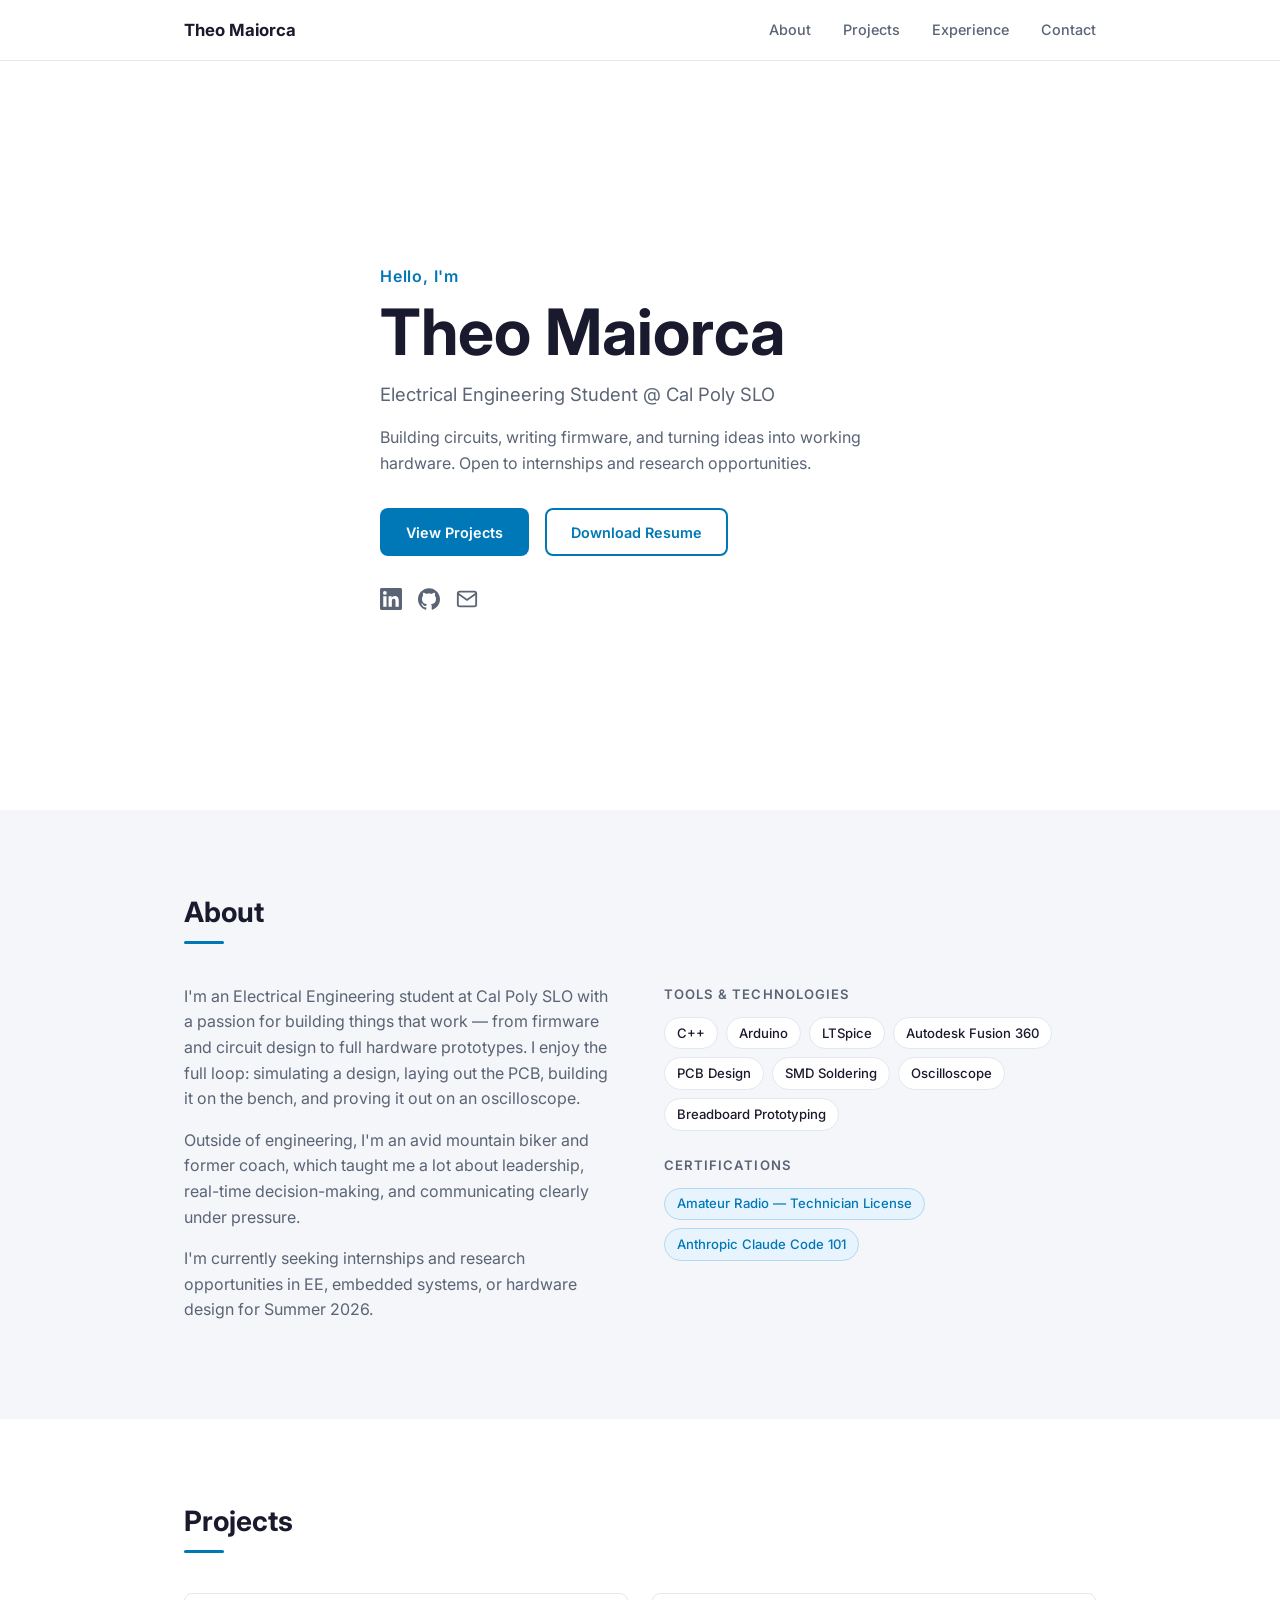
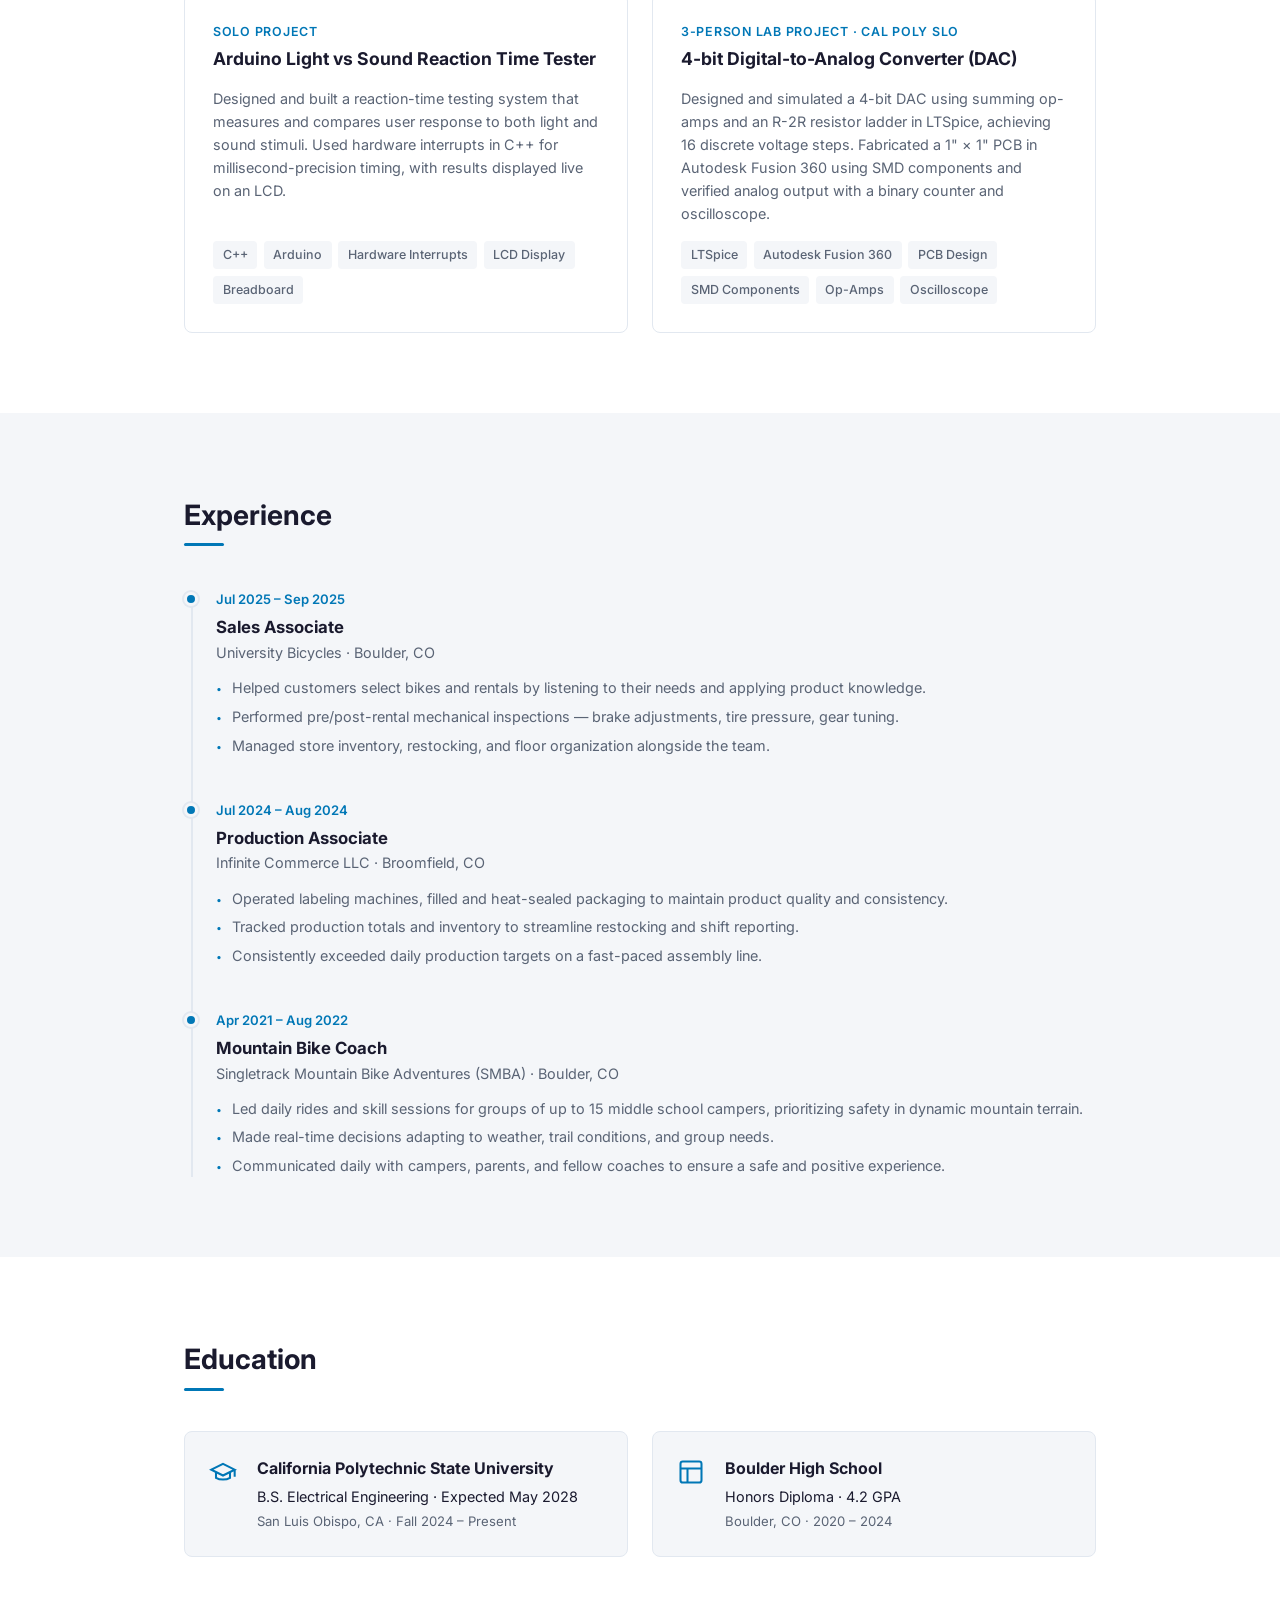
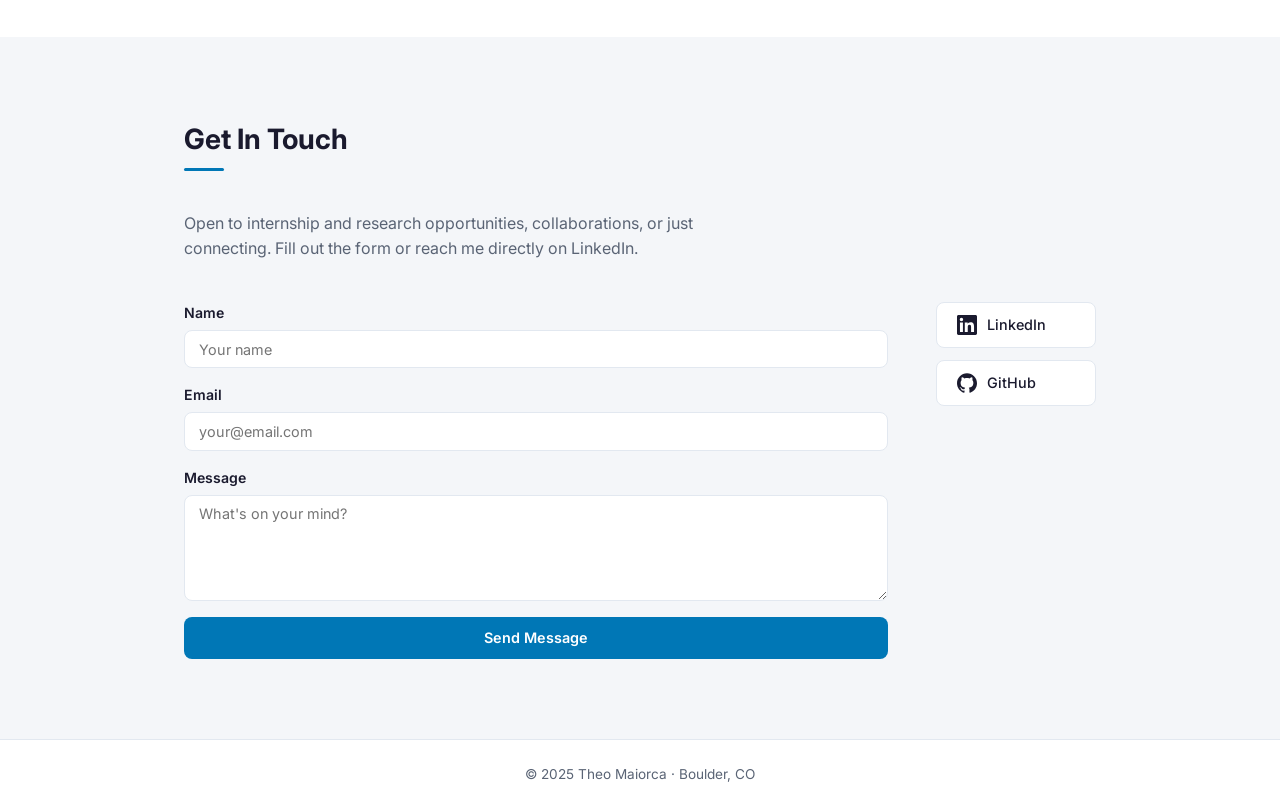
==== index.html @ 2b4e4ea2 "Initial portfolio site" ====
<!DOCTYPE html>
<html lang="en">
<head>
  <meta charset="UTF-8">
  <meta name="viewport" content="width=device-width, initial-scale=1.0">
  <title>Theo Maiorca — Electrical Engineering</title>
  <meta name="description" content="Theo Maiorca — Electrical Engineering student at Cal Poly SLO. Projects, experience, and contact.">
  <link rel="preconnect" href="https://fonts.googleapis.com">
  <link rel="preconnect" href="https://fonts.gstatic.com" crossorigin>
  <link href="https://fonts.googleapis.com/css2?family=Inter:wght@400;500;600;700&display=swap" rel="stylesheet">
  <link rel="stylesheet" href="style.css">
</head>
<body>

  <!-- NAV -->
  <nav class="nav" id="nav">
    <div class="nav-inner">
      <a class="nav-brand" href="#hero">Theo Maiorca</a>
      <button class="nav-toggle" id="navToggle" aria-label="Toggle navigation">
        <span></span><span></span><span></span>
      </button>
      <ul class="nav-links" id="navLinks">
        <li><a href="#about">About</a></li>
        <li><a href="#projects">Projects</a></li>
        <li><a href="#experience">Experience</a></li>
        <li><a href="#contact">Contact</a></li>
      </ul>
    </div>
  </nav>

  <!-- HERO -->
  <section class="hero" id="hero">
    <div class="container">
      <p class="hero-eyebrow">Hello, I'm</p>
      <h1 class="hero-name">Theo Maiorca</h1>
      <p class="hero-title">Electrical Engineering Student @ Cal Poly SLO</p>
      <p class="hero-bio">Building circuits, writing firmware, and turning ideas into working hardware. Open to internships and research opportunities.</p>
      <div class="hero-actions">
        <a class="btn btn-primary" href="#projects">View Projects</a>
        <a class="btn btn-outline" href="assets/resume.pdf" target="_blank" rel="noopener">Download Resume</a>
      </div>
      <div class="hero-social">
        <a href="https://www.linkedin.com/in/theomaiorca" target="_blank" rel="noopener" aria-label="LinkedIn">
          <svg viewBox="0 0 24 24" fill="currentColor" width="22" height="22"><path d="M20.447 20.452h-3.554v-5.569c0-1.328-.027-3.037-1.852-3.037-1.853 0-2.136 1.445-2.136 2.939v5.667H9.351V9h3.414v1.561h.046c.477-.9 1.637-1.85 3.37-1.85 3.601 0 4.267 2.37 4.267 5.455v6.286zM5.337 7.433a2.062 2.062 0 0 1-2.063-2.065 2.064 2.064 0 1 1 2.063 2.065zm1.782 13.019H3.555V9h3.564v11.452zM22.225 0H1.771C.792 0 0 .774 0 1.729v20.542C0 23.227.792 24 1.771 24h20.451C23.2 24 24 23.227 24 22.271V1.729C24 .774 23.2 0 22.222 0h.003z"/></svg>
        </a>
        <a href="https://github.com/YOUR_GITHUB_USERNAME" target="_blank" rel="noopener" aria-label="GitHub">
          <svg viewBox="0 0 24 24" fill="currentColor" width="22" height="22"><path d="M12 .297c-6.63 0-12 5.373-12 12 0 5.303 3.438 9.8 8.205 11.385.6.113.82-.258.82-.577 0-.285-.01-1.04-.015-2.04-3.338.724-4.042-1.61-4.042-1.61C4.422 18.07 3.633 17.7 3.633 17.7c-1.087-.744.084-.729.084-.729 1.205.084 1.838 1.236 1.838 1.236 1.07 1.835 2.809 1.305 3.495.998.108-.776.417-1.305.76-1.605-2.665-.3-5.466-1.332-5.466-5.93 0-1.31.465-2.38 1.235-3.22-.135-.303-.54-1.523.105-3.176 0 0 1.005-.322 3.3 1.23.96-.267 1.98-.399 3-.405 1.02.006 2.04.138 3 .405 2.28-1.552 3.285-1.23 3.285-1.23.645 1.653.24 2.873.12 3.176.765.84 1.23 1.91 1.23 3.22 0 4.61-2.805 5.625-5.475 5.92.42.36.81 1.096.81 2.22 0 1.606-.015 2.896-.015 3.286 0 .315.21.69.825.57C20.565 22.092 24 17.592 24 12.297c0-6.627-5.373-12-12-12"/></svg>
        </a>
        <a href="mailto:theo@maiorca.com" aria-label="Email">
          <svg viewBox="0 0 24 24" fill="none" stroke="currentColor" stroke-width="2" width="22" height="22"><path d="M4 4h16c1.1 0 2 .9 2 2v12c0 1.1-.9 2-2 2H4c-1.1 0-2-.9-2-2V6c0-1.1.9-2 2-2z"/><polyline points="22,6 12,13 2,6"/></svg>
        </a>
      </div>
    </div>
  </section>

  <!-- ABOUT -->
  <section class="section section-alt" id="about">
    <div class="container">
      <h2 class="section-title">About</h2>
      <div class="about-grid">
        <div class="about-text">
          <p>I'm an Electrical Engineering student at Cal Poly SLO with a passion for building things that work — from firmware and circuit design to full hardware prototypes. I enjoy the full loop: simulating a design, laying out the PCB, building it on the bench, and proving it out on an oscilloscope.</p>
          <p>Outside of engineering, I'm an avid mountain biker and former coach, which taught me a lot about leadership, real-time decision-making, and communicating clearly under pressure.</p>
          <p>I'm currently seeking internships and research opportunities in EE, embedded systems, or hardware design for Summer 2026.</p>
        </div>
        <div class="about-skills">
          <h3 class="skills-label">Tools &amp; Technologies</h3>
          <div class="chips">
            <span class="chip">C++</span>
            <span class="chip">Arduino</span>
            <span class="chip">LTSpice</span>
            <span class="chip">Autodesk Fusion 360</span>
            <span class="chip">PCB Design</span>
            <span class="chip">SMD Soldering</span>
            <span class="chip">Oscilloscope</span>
            <span class="chip">Breadboard Prototyping</span>
          </div>
          <h3 class="skills-label skills-label--top">Certifications</h3>
          <div class="chips">
            <span class="chip chip-cert">Amateur Radio — Technician License</span>
            <span class="chip chip-cert">Anthropic Claude Code 101</span>
          </div>
        </div>
      </div>
    </div>
  </section>

  <!-- PROJECTS -->
  <section class="section" id="projects">
    <div class="container">
      <h2 class="section-title">Projects</h2>
      <div class="projects-grid">

        <div class="card">
          <div class="card-header">
            <span class="card-type">Solo Project</span>
            <h3 class="card-title">Arduino Light vs Sound Reaction Time Tester</h3>
          </div>
          <p class="card-desc">Designed and built a reaction-time testing system that measures and compares user response to both light and sound stimuli. Used hardware interrupts in C++ for millisecond-precision timing, with results displayed live on an LCD.</p>
          <div class="card-tags">
            <span class="tag">C++</span>
            <span class="tag">Arduino</span>
            <span class="tag">Hardware Interrupts</span>
            <span class="tag">LCD Display</span>
            <span class="tag">Breadboard</span>
          </div>
          <!-- Uncomment once you have a GitHub repo for this project:
          <a class="card-link" href="https://github.com/YOUR_GITHUB_USERNAME/arduino-reaction-tester" target="_blank" rel="noopener">View on GitHub →</a>
          -->
        </div>

        <div class="card">
          <div class="card-header">
            <span class="card-type">3-Person Lab Project · Cal Poly SLO</span>
            <h3 class="card-title">4-bit Digital-to-Analog Converter (DAC)</h3>
          </div>
          <p class="card-desc">Designed and simulated a 4-bit DAC using summing op-amps and an R-2R resistor ladder in LTSpice, achieving 16 discrete voltage steps. Fabricated a 1" × 1" PCB in Autodesk Fusion 360 using SMD components and verified analog output with a binary counter and oscilloscope.</p>
          <div class="card-tags">
            <span class="tag">LTSpice</span>
            <span class="tag">Autodesk Fusion 360</span>
            <span class="tag">PCB Design</span>
            <span class="tag">SMD Components</span>
            <span class="tag">Op-Amps</span>
            <span class="tag">Oscilloscope</span>
          </div>
          <!-- Uncomment once you have a GitHub repo for this project:
          <a class="card-link" href="https://github.com/YOUR_GITHUB_USERNAME/dac-project" target="_blank" rel="noopener">View on GitHub →</a>
          -->
        </div>

      </div>
    </div>
  </section>

  <!-- EXPERIENCE -->
  <section class="section section-alt" id="experience">
    <div class="container">
      <h2 class="section-title">Experience</h2>
      <div class="timeline">

        <div class="timeline-item">
          <div class="timeline-dot"></div>
          <div class="timeline-content">
            <span class="timeline-date">Jul 2025 – Sep 2025</span>
            <h3 class="timeline-role">Sales Associate</h3>
            <p class="timeline-company">University Bicycles · Boulder, CO</p>
            <ul>
              <li>Helped customers select bikes and rentals by listening to their needs and applying product knowledge.</li>
              <li>Performed pre/post-rental mechanical inspections — brake adjustments, tire pressure, gear tuning.</li>
              <li>Managed store inventory, restocking, and floor organization alongside the team.</li>
            </ul>
          </div>
        </div>

        <div class="timeline-item">
          <div class="timeline-dot"></div>
          <div class="timeline-content">
            <span class="timeline-date">Jul 2024 – Aug 2024</span>
            <h3 class="timeline-role">Production Associate</h3>
            <p class="timeline-company">Infinite Commerce LLC · Broomfield, CO</p>
            <ul>
              <li>Operated labeling machines, filled and heat-sealed packaging to maintain product quality and consistency.</li>
              <li>Tracked production totals and inventory to streamline restocking and shift reporting.</li>
              <li>Consistently exceeded daily production targets on a fast-paced assembly line.</li>
            </ul>
          </div>
        </div>

        <div class="timeline-item">
          <div class="timeline-dot"></div>
          <div class="timeline-content">
            <span class="timeline-date">Apr 2021 – Aug 2022</span>
            <h3 class="timeline-role">Mountain Bike Coach</h3>
            <p class="timeline-company">Singletrack Mountain Bike Adventures (SMBA) · Boulder, CO</p>
            <ul>
              <li>Led daily rides and skill sessions for groups of up to 15 middle school campers, prioritizing safety in dynamic mountain terrain.</li>
              <li>Made real-time decisions adapting to weather, trail conditions, and group needs.</li>
              <li>Communicated daily with campers, parents, and fellow coaches to ensure a safe and positive experience.</li>
            </ul>
          </div>
        </div>

      </div>
    </div>
  </section>

  <!-- EDUCATION -->
  <section class="section" id="education">
    <div class="container">
      <h2 class="section-title">Education</h2>
      <div class="edu-grid">
        <div class="edu-card">
          <div class="edu-icon-wrap">
            <svg viewBox="0 0 24 24" fill="none" stroke="currentColor" stroke-width="1.75" width="28" height="28"><path d="M22 10v6M2 10l10-5 10 5-10 5-10-5z"/><path d="M6 12v5c3.333 2 8.667 2 12 0v-5"/></svg>
          </div>
          <div>
            <h3>California Polytechnic State University</h3>
            <p class="edu-detail">B.S. Electrical Engineering · Expected May 2028</p>
            <p class="edu-sub">San Luis Obispo, CA · Fall 2024 – Present</p>
          </div>
        </div>
        <div class="edu-card">
          <div class="edu-icon-wrap">
            <svg viewBox="0 0 24 24" fill="none" stroke="currentColor" stroke-width="1.75" width="28" height="28"><rect x="3" y="3" width="18" height="18" rx="2"/><path d="M3 9h18M9 21V9"/></svg>
          </div>
          <div>
            <h3>Boulder High School</h3>
            <p class="edu-detail">Honors Diploma · 4.2 GPA</p>
            <p class="edu-sub">Boulder, CO · 2020 – 2024</p>
          </div>
        </div>
      </div>
    </div>
  </section>

  <!-- CONTACT -->
  <section class="section section-alt" id="contact">
    <div class="container">
      <h2 class="section-title">Get In Touch</h2>
      <p class="contact-sub">Open to internship and research opportunities, collaborations, or just connecting. Fill out the form or reach me directly on LinkedIn.</p>
      <div class="contact-grid">
        <!--
          SETUP REQUIRED: Sign up at formspree.io, create a new form pointed at theo@maiorca.com,
          and replace YOUR_FORM_ID below with your actual form ID (looks like: xpzgkwrb).
        -->
        <form class="contact-form" action="https://formspree.io/f/YOUR_FORM_ID" method="POST">
          <label>
            Name
            <input type="text" name="name" required placeholder="Your name">
          </label>
          <label>
            Email
            <input type="email" name="email" required placeholder="your@email.com">
          </label>
          <label>
            Message
            <textarea name="message" rows="5" required placeholder="What's on your mind?"></textarea>
          </label>
          <button type="submit" class="btn btn-primary btn-full">Send Message</button>
        </form>
        <div class="contact-links">
          <a class="contact-link-btn" href="https://www.linkedin.com/in/theomaiorca" target="_blank" rel="noopener">
            <svg viewBox="0 0 24 24" fill="currentColor" width="20" height="20"><path d="M20.447 20.452h-3.554v-5.569c0-1.328-.027-3.037-1.852-3.037-1.853 0-2.136 1.445-2.136 2.939v5.667H9.351V9h3.414v1.561h.046c.477-.9 1.637-1.85 3.37-1.85 3.601 0 4.267 2.37 4.267 5.455v6.286zM5.337 7.433a2.062 2.062 0 0 1-2.063-2.065 2.064 2.064 0 1 1 2.063 2.065zm1.782 13.019H3.555V9h3.564v11.452zM22.225 0H1.771C.792 0 0 .774 0 1.729v20.542C0 23.227.792 24 1.771 24h20.451C23.2 24 24 23.227 24 22.271V1.729C24 .774 23.2 0 22.222 0h.003z"/></svg>
            LinkedIn
          </a>
          <a class="contact-link-btn" href="https://github.com/YOUR_GITHUB_USERNAME" target="_blank" rel="noopener">
            <svg viewBox="0 0 24 24" fill="currentColor" width="20" height="20"><path d="M12 .297c-6.63 0-12 5.373-12 12 0 5.303 3.438 9.8 8.205 11.385.6.113.82-.258.82-.577 0-.285-.01-1.04-.015-2.04-3.338.724-4.042-1.61-4.042-1.61C4.422 18.07 3.633 17.7 3.633 17.7c-1.087-.744.084-.729.084-.729 1.205.084 1.838 1.236 1.838 1.236 1.07 1.835 2.809 1.305 3.495.998.108-.776.417-1.305.76-1.605-2.665-.3-5.466-1.332-5.466-5.93 0-1.31.465-2.38 1.235-3.22-.135-.303-.54-1.523.105-3.176 0 0 1.005-.322 3.3 1.23.96-.267 1.98-.399 3-.405 1.02.006 2.04.138 3 .405 2.28-1.552 3.285-1.23 3.285-1.23.645 1.653.24 2.873.12 3.176.765.84 1.23 1.91 1.23 3.22 0 4.61-2.805 5.625-5.475 5.92.42.36.81 1.096.81 2.22 0 1.606-.015 2.896-.015 3.286 0 .315.21.69.825.57C20.565 22.092 24 17.592 24 12.297c0-6.627-5.373-12-12-12"/></svg>
            GitHub
          </a>
        </div>
      </div>
    </div>
  </section>

  <!-- FOOTER -->
  <footer class="footer">
    <div class="container">
      <p>&copy; 2025 Theo Maiorca &middot; Boulder, CO</p>
    </div>
  </footer>

  <script src="script.js"></script>
</body>
</html>
---- style.css ----
/* ─── Reset & Base ─── */
*, *::before, *::after { box-sizing: border-box; margin: 0; padding: 0; }

:root {
  --bg: #ffffff;
  --surface: #f4f6f9;
  --text: #1a1a2e;
  --text-muted: #5a6475;
  --accent: #0077b6;
  --accent-hover: #005f8e;
  --border: #e2e8f0;
  --font: 'Inter', system-ui, sans-serif;
  --radius: 8px;
  --max-w: 960px;
}

html { scroll-behavior: smooth; }

body {
  font-family: var(--font);
  background: var(--bg);
  color: var(--text);
  line-height: 1.6;
  font-size: 16px;
}

/* ─── Nav ─── */
.nav {
  position: fixed;
  top: 0; left: 0; right: 0;
  background: rgba(255, 255, 255, 0.95);
  backdrop-filter: blur(8px);
  border-bottom: 1px solid var(--border);
  z-index: 100;
  transition: box-shadow 0.2s;
}

.nav-inner {
  max-width: var(--max-w);
  margin: 0 auto;
  padding: 0 1.5rem;
  height: 60px;
  display: flex;
  align-items: center;
  justify-content: space-between;
}

.nav-brand {
  font-weight: 700;
  font-size: 1.05rem;
  color: var(--text);
  text-decoration: none;
}

.nav-links {
  list-style: none;
  display: flex;
  gap: 2rem;
}

.nav-links a {
  color: var(--text-muted);
  text-decoration: none;
  font-size: 0.9rem;
  font-weight: 500;
  transition: color 0.2s;
}

.nav-links a:hover { color: var(--accent); }

.nav-toggle {
  display: none;
  flex-direction: column;
  gap: 5px;
  background: none;
  border: none;
  cursor: pointer;
  padding: 4px;
}

.nav-toggle span {
  display: block;
  width: 22px;
  height: 2px;
  background: var(--text);
  border-radius: 2px;
  transition: all 0.25s;
}

/* ─── Container ─── */
.container {
  max-width: var(--max-w);
  margin: 0 auto;
  padding: 0 1.5rem;
}

/* ─── Sections ─── */
.section { padding: 5rem 0; }
.section-alt { background: var(--surface); }

.section-title {
  font-size: 1.75rem;
  font-weight: 700;
  margin-bottom: 2.5rem;
  display: inline-block;
}

.section-title::after {
  content: '';
  display: block;
  width: 40px;
  height: 3px;
  background: var(--accent);
  margin-top: 6px;
  border-radius: 2px;
}

/* ─── Buttons ─── */
.btn {
  display: inline-flex;
  align-items: center;
  padding: 0.65rem 1.5rem;
  border-radius: var(--radius);
  font-weight: 600;
  font-size: 0.9rem;
  text-decoration: none;
  transition: background 0.2s, color 0.2s, border-color 0.2s;
  cursor: pointer;
  border: 2px solid transparent;
  font-family: var(--font);
}

.btn-primary { background: var(--accent); color: #fff; }
.btn-primary:hover { background: var(--accent-hover); }

.btn-outline {
  background: transparent;
  color: var(--accent);
  border-color: var(--accent);
}

.btn-outline:hover { background: var(--accent); color: #fff; }
.btn-full { width: 100%; justify-content: center; }

/* ─── Hero ─── */
.hero {
  padding: 9rem 0 5rem;
  min-height: 90vh;
  display: flex;
  align-items: center;
}

.hero-eyebrow {
  color: var(--accent);
  font-weight: 600;
  font-size: 1rem;
  margin-bottom: 0.5rem;
  letter-spacing: 0.05em;
}

.hero-name {
  font-size: clamp(2.5rem, 6vw, 4rem);
  font-weight: 700;
  line-height: 1.1;
  margin-bottom: 0.75rem;
}

.hero-title {
  font-size: 1.15rem;
  color: var(--text-muted);
  margin-bottom: 1rem;
}

.hero-bio {
  max-width: 520px;
  color: var(--text-muted);
  margin-bottom: 2rem;
  font-size: 1rem;
}

.hero-actions {
  display: flex;
  gap: 1rem;
  flex-wrap: wrap;
  margin-bottom: 2rem;
}

.hero-social { display: flex; gap: 1rem; }

.hero-social a {
  color: var(--text-muted);
  transition: color 0.2s;
  display: flex;
  align-items: center;
}

.hero-social a:hover { color: var(--accent); }

/* ─── About ─── */
.about-grid {
  display: grid;
  grid-template-columns: 1fr 1fr;
  gap: 3rem;
  align-items: start;
}

.about-text p {
  color: var(--text-muted);
  margin-bottom: 1rem;
}

.skills-label {
  font-size: 0.82rem;
  font-weight: 600;
  text-transform: uppercase;
  letter-spacing: 0.08em;
  color: var(--text-muted);
  margin-bottom: 0.75rem;
}

.skills-label--top { margin-top: 1.5rem; }

.chips { display: flex; flex-wrap: wrap; gap: 0.5rem; }

.chip {
  background: var(--bg);
  border: 1px solid var(--border);
  color: var(--text);
  padding: 0.3rem 0.75rem;
  border-radius: 999px;
  font-size: 0.82rem;
  font-weight: 500;
}

.chip-cert {
  background: #e8f4fd;
  border-color: #b3d8f0;
  color: var(--accent);
}

/* ─── Projects ─── */
.projects-grid {
  display: grid;
  grid-template-columns: 1fr 1fr;
  gap: 1.5rem;
}

.card {
  background: var(--bg);
  border: 1px solid var(--border);
  border-radius: var(--radius);
  padding: 1.75rem;
  display: flex;
  flex-direction: column;
  gap: 1rem;
  transition: box-shadow 0.2s, transform 0.2s;
}

.card:hover {
  box-shadow: 0 4px 20px rgba(0, 0, 0, 0.08);
  transform: translateY(-2px);
}

.card-header { display: flex; flex-direction: column; gap: 0.4rem; }

.card-type {
  font-size: 0.78rem;
  font-weight: 600;
  text-transform: uppercase;
  letter-spacing: 0.06em;
  color: var(--accent);
}

.card-title {
  font-size: 1.1rem;
  font-weight: 700;
  line-height: 1.3;
}

.card-desc {
  color: var(--text-muted);
  font-size: 0.9rem;
  flex: 1;
}

.card-tags { display: flex; flex-wrap: wrap; gap: 0.4rem; }

.tag {
  background: var(--surface);
  color: var(--text-muted);
  font-size: 0.78rem;
  padding: 0.25rem 0.6rem;
  border-radius: 4px;
  font-weight: 500;
}

.card-link {
  color: var(--accent);
  font-size: 0.88rem;
  font-weight: 600;
  text-decoration: none;
}

.card-link:hover { text-decoration: underline; }

/* ─── Timeline ─── */
.timeline {
  position: relative;
  padding-left: 2rem;
}

.timeline::before {
  content: '';
  position: absolute;
  left: 7px;
  top: 8px;
  bottom: 0;
  width: 2px;
  background: var(--border);
}

.timeline-item {
  position: relative;
  padding-bottom: 2.5rem;
}

.timeline-item:last-child { padding-bottom: 0; }

.timeline-dot {
  position: absolute;
  left: -2rem;
  top: 6px;
  width: 14px;
  height: 14px;
  background: var(--accent);
  border: 3px solid var(--surface);
  border-radius: 50%;
  box-shadow: 0 0 0 2px var(--border);
}

.timeline-date {
  display: inline-block;
  font-size: 0.82rem;
  color: var(--accent);
  font-weight: 600;
  margin-bottom: 0.25rem;
}

.timeline-role {
  font-size: 1.05rem;
  font-weight: 700;
}

.timeline-company {
  color: var(--text-muted);
  font-size: 0.9rem;
  margin-bottom: 0.75rem;
}

.timeline-content ul {
  list-style: none;
  display: flex;
  flex-direction: column;
  gap: 0.35rem;
}

.timeline-content li {
  color: var(--text-muted);
  font-size: 0.9rem;
  padding-left: 1rem;
  position: relative;
}

.timeline-content li::before {
  content: '\00B7';
  position: absolute;
  left: 0;
  color: var(--accent);
  font-weight: 700;
  font-size: 1.2rem;
  line-height: 1.4;
}

/* ─── Education ─── */
.edu-grid {
  display: grid;
  grid-template-columns: 1fr 1fr;
  gap: 1.5rem;
}

.edu-card {
  background: var(--surface);
  border: 1px solid var(--border);
  border-radius: var(--radius);
  padding: 1.5rem;
  display: flex;
  gap: 1.25rem;
  align-items: flex-start;
}

.edu-icon-wrap {
  flex-shrink: 0;
  color: var(--accent);
  margin-top: 2px;
}

.edu-card h3 { font-size: 1rem; font-weight: 700; margin-bottom: 0.25rem; }
.edu-detail { color: var(--text); font-size: 0.9rem; }
.edu-sub { color: var(--text-muted); font-size: 0.82rem; margin-top: 0.15rem; }

/* ─── Contact ─── */
.contact-sub {
  color: var(--text-muted);
  max-width: 540px;
  margin-bottom: 2.5rem;
}

.contact-grid {
  display: grid;
  grid-template-columns: 1fr auto;
  gap: 3rem;
  align-items: start;
}

.contact-form {
  display: flex;
  flex-direction: column;
  gap: 1rem;
}

.contact-form label {
  display: flex;
  flex-direction: column;
  gap: 0.35rem;
  font-size: 0.88rem;
  font-weight: 600;
  color: var(--text);
}

.contact-form input,
.contact-form textarea {
  padding: 0.6rem 0.85rem;
  border: 1px solid var(--border);
  border-radius: var(--radius);
  font-family: var(--font);
  font-size: 0.9rem;
  color: var(--text);
  background: var(--bg);
  transition: border-color 0.2s;
  resize: vertical;
}

.contact-form input:focus,
.contact-form textarea:focus {
  outline: none;
  border-color: var(--accent);
  box-shadow: 0 0 0 3px rgba(0, 119, 182, 0.12);
}

.contact-links {
  display: flex;
  flex-direction: column;
  gap: 0.75rem;
  min-width: 160px;
}

.contact-link-btn {
  display: flex;
  align-items: center;
  gap: 0.6rem;
  padding: 0.65rem 1.25rem;
  border: 1px solid var(--border);
  border-radius: var(--radius);
  color: var(--text);
  text-decoration: none;
  font-size: 0.9rem;
  font-weight: 500;
  transition: border-color 0.2s, color 0.2s;
  background: var(--bg);
  white-space: nowrap;
}

.contact-link-btn:hover {
  border-color: var(--accent);
  color: var(--accent);
}

/* ─── Footer ─── */
.footer {
  padding: 1.5rem 0;
  border-top: 1px solid var(--border);
  text-align: center;
}

.footer p { color: var(--text-muted); font-size: 0.85rem; }

/* ─── Mobile ─── */
@media (max-width: 700px) {
  .nav-toggle { display: flex; }

  .nav-links {
    display: none;
    position: absolute;
    top: 60px; left: 0; right: 0;
    flex-direction: column;
    background: var(--bg);
    border-bottom: 1px solid var(--border);
    padding: 1rem 1.5rem;
    gap: 1rem;
  }

  .nav-links.open { display: flex; }

  .hero {
    padding: 7rem 0 4rem;
    min-height: auto;
  }

  .about-grid,
  .projects-grid,
  .edu-grid {
    grid-template-columns: 1fr;
    gap: 2rem;
  }

  .contact-grid {
    grid-template-columns: 1fr;
  }

  .contact-links {
    flex-direction: row;
    flex-wrap: wrap;
  }
}
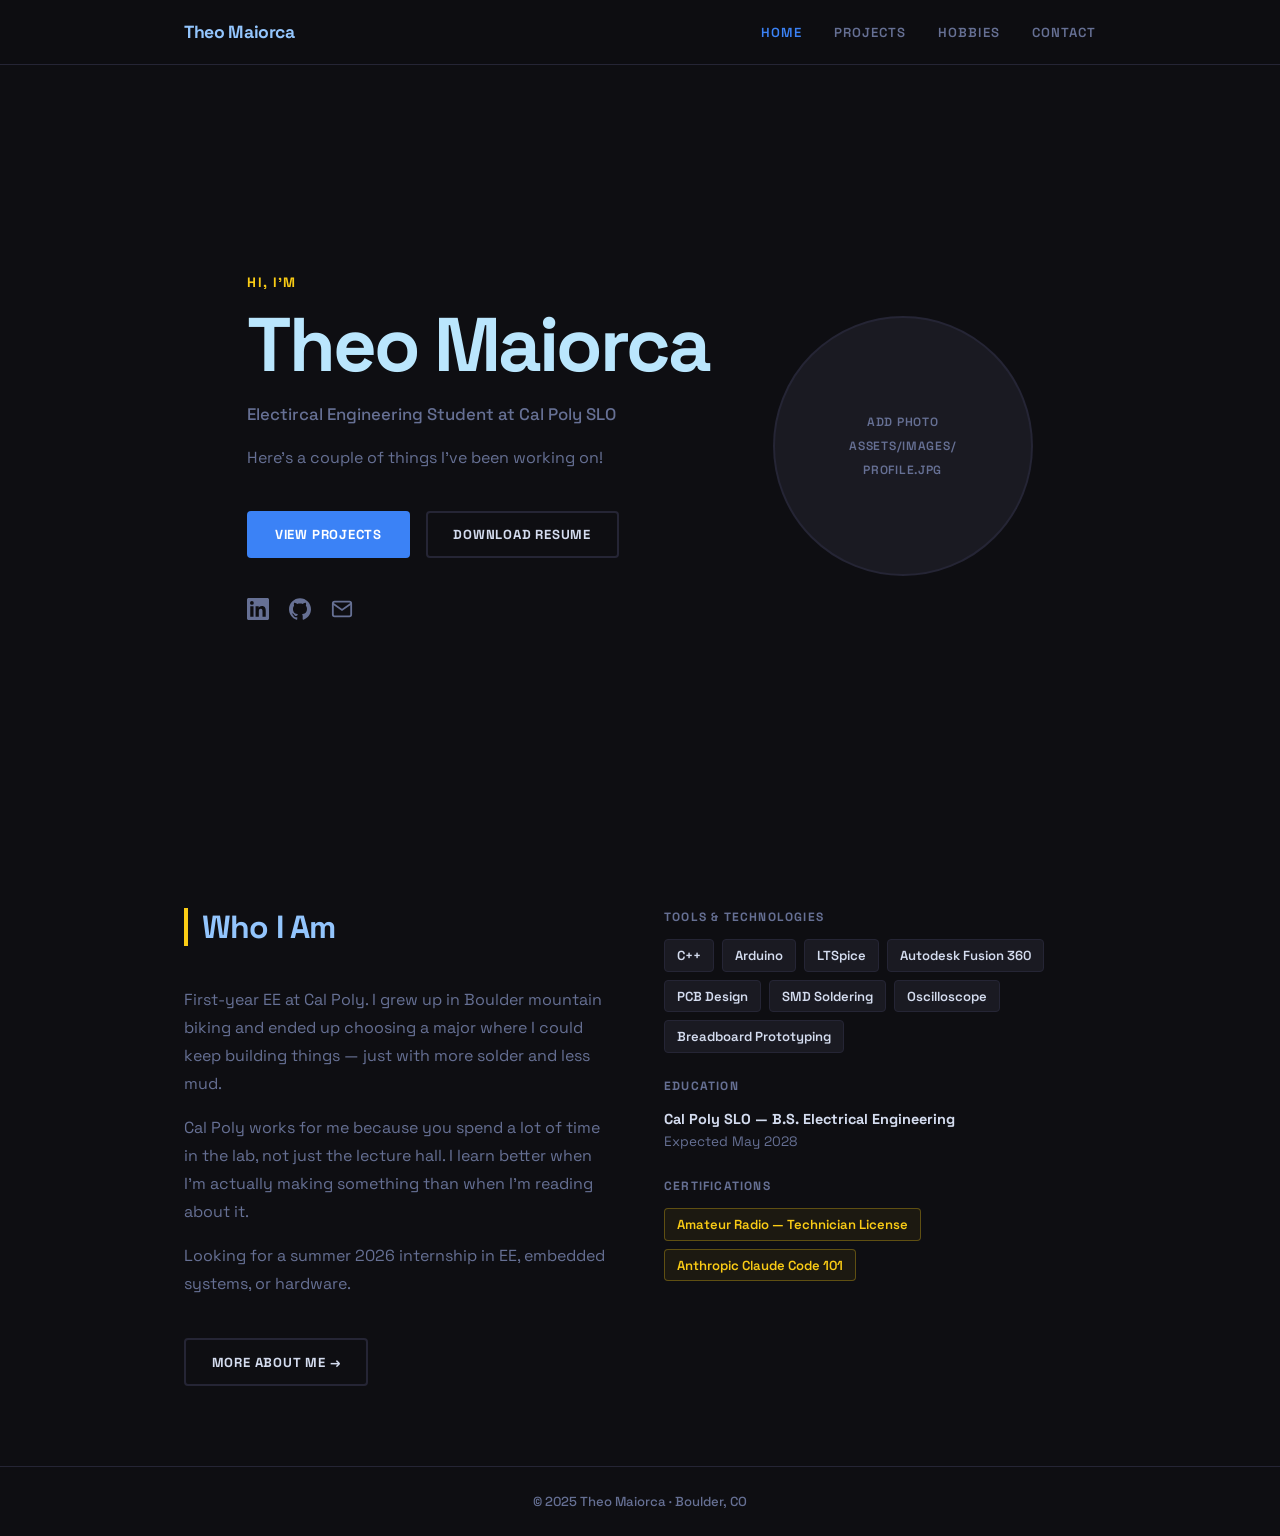
==== commit 95c9e203: "wording changes" ====
--- a/index.html
+++ b/index.html
@@ -4,64 +4,71 @@
   <meta charset="UTF-8">
   <meta name="viewport" content="width=device-width, initial-scale=1.0">
   <title>Theo Maiorca — Electrical Engineering</title>
-  <meta name="description" content="Theo Maiorca — Electrical Engineering student at Cal Poly SLO. Projects, experience, and contact.">
+  <meta name="description" content="Theo Maiorca — EE student at Cal Poly SLO. Circuits, firmware, and hardware projects.">
   <link rel="preconnect" href="https://fonts.googleapis.com">
   <link rel="preconnect" href="https://fonts.gstatic.com" crossorigin>
-  <link href="https://fonts.googleapis.com/css2?family=Inter:wght@400;500;600;700&display=swap" rel="stylesheet">
+  <link href="https://fonts.googleapis.com/css2?family=Space+Grotesk:wght@400;500;600;700&display=swap" rel="stylesheet">
   <link rel="stylesheet" href="style.css">
 </head>
 <body>
 
-  <!-- NAV -->
   <nav class="nav" id="nav">
     <div class="nav-inner">
-      <a class="nav-brand" href="#hero">Theo Maiorca</a>
+      <a class="nav-brand" href="index.html">Theo Maiorca</a>
       <button class="nav-toggle" id="navToggle" aria-label="Toggle navigation">
         <span></span><span></span><span></span>
       </button>
       <ul class="nav-links" id="navLinks">
-        <li><a href="#about">About</a></li>
-        <li><a href="#projects">Projects</a></li>
-        <li><a href="#experience">Experience</a></li>
-        <li><a href="#contact">Contact</a></li>
+        <li><a href="index.html">Home</a></li>
+        <li><a href="projects.html">Projects</a></li>
+        <li><a href="experience.html">Hobbies</a></li>
+        <li><a href="contact.html">Contact</a></li>
       </ul>
     </div>
   </nav>
 
-  <!-- HERO -->
   <section class="hero" id="hero">
     <div class="container">
-      <p class="hero-eyebrow">Hello, I'm</p>
-      <h1 class="hero-name">Theo Maiorca</h1>
-      <p class="hero-title">Electrical Engineering Student @ Cal Poly SLO</p>
-      <p class="hero-bio">Building circuits, writing firmware, and turning ideas into working hardware. Open to internships and research opportunities.</p>
-      <div class="hero-actions">
-        <a class="btn btn-primary" href="#projects">View Projects</a>
-        <a class="btn btn-outline" href="assets/resume.pdf" target="_blank" rel="noopener">Download Resume</a>
-      </div>
-      <div class="hero-social">
-        <a href="https://www.linkedin.com/in/theomaiorca" target="_blank" rel="noopener" aria-label="LinkedIn">
-          <svg viewBox="0 0 24 24" fill="currentColor" width="22" height="22"><path d="M20.447 20.452h-3.554v-5.569c0-1.328-.027-3.037-1.852-3.037-1.853 0-2.136 1.445-2.136 2.939v5.667H9.351V9h3.414v1.561h.046c.477-.9 1.637-1.85 3.37-1.85 3.601 0 4.267 2.37 4.267 5.455v6.286zM5.337 7.433a2.062 2.062 0 0 1-2.063-2.065 2.064 2.064 0 1 1 2.063 2.065zm1.782 13.019H3.555V9h3.564v11.452zM22.225 0H1.771C.792 0 0 .774 0 1.729v20.542C0 23.227.792 24 1.771 24h20.451C23.2 24 24 23.227 24 22.271V1.729C24 .774 23.2 0 22.222 0h.003z"/></svg>
-        </a>
-        <a href="https://github.com/YOUR_GITHUB_USERNAME" target="_blank" rel="noopener" aria-label="GitHub">
-          <svg viewBox="0 0 24 24" fill="currentColor" width="22" height="22"><path d="M12 .297c-6.63 0-12 5.373-12 12 0 5.303 3.438 9.8 8.205 11.385.6.113.82-.258.82-.577 0-.285-.01-1.04-.015-2.04-3.338.724-4.042-1.61-4.042-1.61C4.422 18.07 3.633 17.7 3.633 17.7c-1.087-.744.084-.729.084-.729 1.205.084 1.838 1.236 1.838 1.236 1.07 1.835 2.809 1.305 3.495.998.108-.776.417-1.305.76-1.605-2.665-.3-5.466-1.332-5.466-5.93 0-1.31.465-2.38 1.235-3.22-.135-.303-.54-1.523.105-3.176 0 0 1.005-.322 3.3 1.23.96-.267 1.98-.399 3-.405 1.02.006 2.04.138 3 .405 2.28-1.552 3.285-1.23 3.285-1.23.645 1.653.24 2.873.12 3.176.765.84 1.23 1.91 1.23 3.22 0 4.61-2.805 5.625-5.475 5.92.42.36.81 1.096.81 2.22 0 1.606-.015 2.896-.015 3.286 0 .315.21.69.825.57C20.565 22.092 24 17.592 24 12.297c0-6.627-5.373-12-12-12"/></svg>
-        </a>
-        <a href="mailto:theo@maiorca.com" aria-label="Email">
-          <svg viewBox="0 0 24 24" fill="none" stroke="currentColor" stroke-width="2" width="22" height="22"><path d="M4 4h16c1.1 0 2 .9 2 2v12c0 1.1-.9 2-2 2H4c-1.1 0-2-.9-2-2V6c0-1.1.9-2 2-2z"/><polyline points="22,6 12,13 2,6"/></svg>
-        </a>
+      <div class="hero-inner">
+        <div class="hero-text">
+          <p class="hero-eyebrow">Hi, I'm</p>
+          <h1 class="hero-name">Theo Maiorca</h1>
+          <p class="hero-title">Electircal Engineering Student at Cal Poly SLO</p>
+          <p class="hero-bio">Here's a couple of things I've been working on!</p>
+          <div class="hero-actions">
+            <a class="btn btn-primary" href="projects.html">View Projects</a>
+            <a class="btn btn-outline" href="assets/resume.pdf" target="_blank" rel="noopener">Download Resume</a>
+          </div>
+          <div class="hero-social">
+            <a href="https://www.linkedin.com/in/theomaiorca" target="_blank" rel="noopener" aria-label="LinkedIn">
+              <svg viewBox="0 0 24 24" fill="currentColor" width="22" height="22"><path d="M20.447 20.452h-3.554v-5.569c0-1.328-.027-3.037-1.852-3.037-1.853 0-2.136 1.445-2.136 2.939v5.667H9.351V9h3.414v1.561h.046c.477-.9 1.637-1.85 3.37-1.85 3.601 0 4.267 2.37 4.267 5.455v6.286zM5.337 7.433a2.062 2.062 0 0 1-2.063-2.065 2.064 2.064 0 1 1 2.063 2.065zm1.782 13.019H3.555V9h3.564v11.452zM22.225 0H1.771C.792 0 0 .774 0 1.729v20.542C0 23.227.792 24 1.771 24h20.451C23.2 24 24 23.227 24 22.271V1.729C24 .774 23.2 0 22.222 0h.003z"/></svg>
+            </a>
+            <a href="https://github.com/theomaiorca" target="_blank" rel="noopener" aria-label="GitHub">
+              <svg viewBox="0 0 24 24" fill="currentColor" width="22" height="22"><path d="M12 .297c-6.63 0-12 5.373-12 12 0 5.303 3.438 9.8 8.205 11.385.6.113.82-.258.82-.577 0-.285-.01-1.04-.015-2.04-3.338.724-4.042-1.61-4.042-1.61C4.422 18.07 3.633 17.7 3.633 17.7c-1.087-.744.084-.729.084-.729 1.205.084 1.838 1.236 1.838 1.236 1.07 1.835 2.809 1.305 3.495.998.108-.776.417-1.305.76-1.605-2.665-.3-5.466-1.332-5.466-5.93 0-1.31.465-2.38 1.235-3.22-.135-.303-.54-1.523.105-3.176 0 0 1.005-.322 3.3 1.23.96-.267 1.98-.399 3-.405 1.02.006 2.04.138 3 .405 2.28-1.552 3.285-1.23 3.285-1.23.645 1.653.24 2.873.12 3.176.765.84 1.23 1.91 1.23 3.22 0 4.61-2.805 5.625-5.475 5.92.42.36.81 1.096.81 2.22 0 1.606-.015 2.896-.015 3.286 0 .315.21.69.825.57C20.565 22.092 24 17.592 24 12.297c0-6.627-5.373-12-12-12"/></svg>
+            </a>
+            <a href="mailto:theo@maiorca.com" aria-label="Email">
+              <svg viewBox="0 0 24 24" fill="none" stroke="currentColor" stroke-width="2" width="22" height="22"><path d="M4 4h16c1.1 0 2 .9 2 2v12c0 1.1-.9 2-2 2H4c-1.1 0-2-.9-2-2V6c0-1.1.9-2 2-2z"/><polyline points="22,6 12,13 2,6"/></svg>
+            </a>
+          </div>
+        </div>
+        <div class="hero-photo">
+          <!-- Add your photo: save as assets/images/profile.jpg then replace below -->
+          <!-- <img src="assets/images/profile.jpg" alt="Theo Maiorca"> -->
+          <div class="hero-photo-placeholder">Add photo<br>assets/images/<br>profile.jpg</div>
+        </div>
       </div>
     </div>
   </section>
 
-  <!-- ABOUT -->
-  <section class="section section-alt" id="about">
+  <section class="section" id="about">
     <div class="container">
-      <h2 class="section-title">About</h2>
       <div class="about-grid">
         <div class="about-text">
-          <p>I'm an Electrical Engineering student at Cal Poly SLO with a passion for building things that work — from firmware and circuit design to full hardware prototypes. I enjoy the full loop: simulating a design, laying out the PCB, building it on the bench, and proving it out on an oscilloscope.</p>
-          <p>Outside of engineering, I'm an avid mountain biker and former coach, which taught me a lot about leadership, real-time decision-making, and communicating clearly under pressure.</p>
-          <p>I'm currently seeking internships and research opportunities in EE, embedded systems, or hardware design for Summer 2026.</p>
+          <h2 class="section-title">Who I Am</h2>
+          <p>First-year EE at Cal Poly. I grew up in Boulder mountain biking and ended up choosing a major where I could keep building things — just with more solder and less mud.</p>
+          <p>Cal Poly works for me because you spend a lot of time in the lab, not just the lecture hall. I learn better when I'm actually making something than when I'm reading about it.</p>
+          <p>Looking for a summer 2026 internship in EE, embedded systems, or hardware.</p>
+          <a class="btn btn-outline" href="experience.html" style="margin-top:1.5rem; display:inline-flex;">More About Me →</a>
         </div>
         <div class="about-skills">
           <h3 class="skills-label">Tools &amp; Technologies</h3>
@@ -75,6 +82,11 @@
             <span class="chip">Oscilloscope</span>
             <span class="chip">Breadboard Prototyping</span>
           </div>
+          <h3 class="skills-label skills-label--top">Education</h3>
+          <div class="edu-inline">
+            <p class="edu-inline-school">Cal Poly SLO — B.S. Electrical Engineering</p>
+            <p class="edu-inline-detail">Expected May 2028</p>
+          </div>
           <h3 class="skills-label skills-label--top">Certifications</h3>
           <div class="chips">
             <span class="chip chip-cert">Amateur Radio — Technician License</span>
@@ -85,174 +97,6 @@
     </div>
   </section>
 
-  <!-- PROJECTS -->
-  <section class="section" id="projects">
-    <div class="container">
-      <h2 class="section-title">Projects</h2>
-      <div class="projects-grid">
-
-        <div class="card">
-          <div class="card-header">
-            <span class="card-type">Solo Project</span>
-            <h3 class="card-title">Arduino Light vs Sound Reaction Time Tester</h3>
-          </div>
-          <p class="card-desc">Designed and built a reaction-time testing system that measures and compares user response to both light and sound stimuli. Used hardware interrupts in C++ for millisecond-precision timing, with results displayed live on an LCD.</p>
-          <div class="card-tags">
-            <span class="tag">C++</span>
-            <span class="tag">Arduino</span>
-            <span class="tag">Hardware Interrupts</span>
-            <span class="tag">LCD Display</span>
-            <span class="tag">Breadboard</span>
-          </div>
-          <!-- Uncomment once you have a GitHub repo for this project:
-          <a class="card-link" href="https://github.com/YOUR_GITHUB_USERNAME/arduino-reaction-tester" target="_blank" rel="noopener">View on GitHub →</a>
-          -->
-        </div>
-
-        <div class="card">
-          <div class="card-header">
-            <span class="card-type">3-Person Lab Project · Cal Poly SLO</span>
-            <h3 class="card-title">4-bit Digital-to-Analog Converter (DAC)</h3>
-          </div>
-          <p class="card-desc">Designed and simulated a 4-bit DAC using summing op-amps and an R-2R resistor ladder in LTSpice, achieving 16 discrete voltage steps. Fabricated a 1" × 1" PCB in Autodesk Fusion 360 using SMD components and verified analog output with a binary counter and oscilloscope.</p>
-          <div class="card-tags">
-            <span class="tag">LTSpice</span>
-            <span class="tag">Autodesk Fusion 360</span>
-            <span class="tag">PCB Design</span>
-            <span class="tag">SMD Components</span>
-            <span class="tag">Op-Amps</span>
-            <span class="tag">Oscilloscope</span>
-          </div>
-          <!-- Uncomment once you have a GitHub repo for this project:
-          <a class="card-link" href="https://github.com/YOUR_GITHUB_USERNAME/dac-project" target="_blank" rel="noopener">View on GitHub →</a>
-          -->
-        </div>
-
-      </div>
-    </div>
-  </section>
-
-  <!-- EXPERIENCE -->
-  <section class="section section-alt" id="experience">
-    <div class="container">
-      <h2 class="section-title">Experience</h2>
-      <div class="timeline">
-
-        <div class="timeline-item">
-          <div class="timeline-dot"></div>
-          <div class="timeline-content">
-            <span class="timeline-date">Jul 2025 – Sep 2025</span>
-            <h3 class="timeline-role">Sales Associate</h3>
-            <p class="timeline-company">University Bicycles · Boulder, CO</p>
-            <ul>
-              <li>Helped customers select bikes and rentals by listening to their needs and applying product knowledge.</li>
-              <li>Performed pre/post-rental mechanical inspections — brake adjustments, tire pressure, gear tuning.</li>
-              <li>Managed store inventory, restocking, and floor organization alongside the team.</li>
-            </ul>
-          </div>
-        </div>
-
-        <div class="timeline-item">
-          <div class="timeline-dot"></div>
-          <div class="timeline-content">
-            <span class="timeline-date">Jul 2024 – Aug 2024</span>
-            <h3 class="timeline-role">Production Associate</h3>
-            <p class="timeline-company">Infinite Commerce LLC · Broomfield, CO</p>
-            <ul>
-              <li>Operated labeling machines, filled and heat-sealed packaging to maintain product quality and consistency.</li>
-              <li>Tracked production totals and inventory to streamline restocking and shift reporting.</li>
-              <li>Consistently exceeded daily production targets on a fast-paced assembly line.</li>
-            </ul>
-          </div>
-        </div>
-
-        <div class="timeline-item">
-          <div class="timeline-dot"></div>
-          <div class="timeline-content">
-            <span class="timeline-date">Apr 2021 – Aug 2022</span>
-            <h3 class="timeline-role">Mountain Bike Coach</h3>
-            <p class="timeline-company">Singletrack Mountain Bike Adventures (SMBA) · Boulder, CO</p>
-            <ul>
-              <li>Led daily rides and skill sessions for groups of up to 15 middle school campers, prioritizing safety in dynamic mountain terrain.</li>
-              <li>Made real-time decisions adapting to weather, trail conditions, and group needs.</li>
-              <li>Communicated daily with campers, parents, and fellow coaches to ensure a safe and positive experience.</li>
-            </ul>
-          </div>
-        </div>
-
-      </div>
-    </div>
-  </section>
-
-  <!-- EDUCATION -->
-  <section class="section" id="education">
-    <div class="container">
-      <h2 class="section-title">Education</h2>
-      <div class="edu-grid">
-        <div class="edu-card">
-          <div class="edu-icon-wrap">
-            <svg viewBox="0 0 24 24" fill="none" stroke="currentColor" stroke-width="1.75" width="28" height="28"><path d="M22 10v6M2 10l10-5 10 5-10 5-10-5z"/><path d="M6 12v5c3.333 2 8.667 2 12 0v-5"/></svg>
-          </div>
-          <div>
-            <h3>California Polytechnic State University</h3>
-            <p class="edu-detail">B.S. Electrical Engineering · Expected May 2028</p>
-            <p class="edu-sub">San Luis Obispo, CA · Fall 2024 – Present</p>
-          </div>
-        </div>
-        <div class="edu-card">
-          <div class="edu-icon-wrap">
-            <svg viewBox="0 0 24 24" fill="none" stroke="currentColor" stroke-width="1.75" width="28" height="28"><rect x="3" y="3" width="18" height="18" rx="2"/><path d="M3 9h18M9 21V9"/></svg>
-          </div>
-          <div>
-            <h3>Boulder High School</h3>
-            <p class="edu-detail">Honors Diploma · 4.2 GPA</p>
-            <p class="edu-sub">Boulder, CO · 2020 – 2024</p>
-          </div>
-        </div>
-      </div>
-    </div>
-  </section>
-
-  <!-- CONTACT -->
-  <section class="section section-alt" id="contact">
-    <div class="container">
-      <h2 class="section-title">Get In Touch</h2>
-      <p class="contact-sub">Open to internship and research opportunities, collaborations, or just connecting. Fill out the form or reach me directly on LinkedIn.</p>
-      <div class="contact-grid">
-        <!--
-          SETUP REQUIRED: Sign up at formspree.io, create a new form pointed at theo@maiorca.com,
-          and replace YOUR_FORM_ID below with your actual form ID (looks like: xpzgkwrb).
-        -->
-        <form class="contact-form" action="https://formspree.io/f/YOUR_FORM_ID" method="POST">
-          <label>
-            Name
-            <input type="text" name="name" required placeholder="Your name">
-          </label>
-          <label>
-            Email
-            <input type="email" name="email" required placeholder="your@email.com">
-          </label>
-          <label>
-            Message
-            <textarea name="message" rows="5" required placeholder="What's on your mind?"></textarea>
-          </label>
-          <button type="submit" class="btn btn-primary btn-full">Send Message</button>
-        </form>
-        <div class="contact-links">
-          <a class="contact-link-btn" href="https://www.linkedin.com/in/theomaiorca" target="_blank" rel="noopener">
-            <svg viewBox="0 0 24 24" fill="currentColor" width="20" height="20"><path d="M20.447 20.452h-3.554v-5.569c0-1.328-.027-3.037-1.852-3.037-1.853 0-2.136 1.445-2.136 2.939v5.667H9.351V9h3.414v1.561h.046c.477-.9 1.637-1.85 3.37-1.85 3.601 0 4.267 2.37 4.267 5.455v6.286zM5.337 7.433a2.062 2.062 0 0 1-2.063-2.065 2.064 2.064 0 1 1 2.063 2.065zm1.782 13.019H3.555V9h3.564v11.452zM22.225 0H1.771C.792 0 0 .774 0 1.729v20.542C0 23.227.792 24 1.771 24h20.451C23.2 24 24 23.227 24 22.271V1.729C24 .774 23.2 0 22.222 0h.003z"/></svg>
-            LinkedIn
-          </a>
-          <a class="contact-link-btn" href="https://github.com/YOUR_GITHUB_USERNAME" target="_blank" rel="noopener">
-            <svg viewBox="0 0 24 24" fill="currentColor" width="20" height="20"><path d="M12 .297c-6.63 0-12 5.373-12 12 0 5.303 3.438 9.8 8.205 11.385.6.113.82-.258.82-.577 0-.285-.01-1.04-.015-2.04-3.338.724-4.042-1.61-4.042-1.61C4.422 18.07 3.633 17.7 3.633 17.7c-1.087-.744.084-.729.084-.729 1.205.084 1.838 1.236 1.838 1.236 1.07 1.835 2.809 1.305 3.495.998.108-.776.417-1.305.76-1.605-2.665-.3-5.466-1.332-5.466-5.93 0-1.31.465-2.38 1.235-3.22-.135-.303-.54-1.523.105-3.176 0 0 1.005-.322 3.3 1.23.96-.267 1.98-.399 3-.405 1.02.006 2.04.138 3 .405 2.28-1.552 3.285-1.23 3.285-1.23.645 1.653.24 2.873.12 3.176.765.84 1.23 1.91 1.23 3.22 0 4.61-2.805 5.625-5.475 5.92.42.36.81 1.096.81 2.22 0 1.606-.015 2.896-.015 3.286 0 .315.21.69.825.57C20.565 22.092 24 17.592 24 12.297c0-6.627-5.373-12-12-12"/></svg>
-            GitHub
-          </a>
-        </div>
-      </div>
-    </div>
-  </section>
-
-  <!-- FOOTER -->
   <footer class="footer">
     <div class="container">
       <p>&copy; 2025 Theo Maiorca &middot; Boulder, CO</p>
--- a/style.css
+++ b/style.css
@@ -2,15 +2,18 @@
 *, *::before, *::after { box-sizing: border-box; margin: 0; padding: 0; }
 
 :root {
-  --bg: #ffffff;
-  --surface: #f4f6f9;
-  --text: #1a1a2e;
-  --text-muted: #5a6475;
-  --accent: #0077b6;
-  --accent-hover: #005f8e;
-  --border: #e2e8f0;
-  --font: 'Inter', system-ui, sans-serif;
-  --radius: 8px;
+  --bg: #0E0E12;
+  --surface: #131318;
+  --card: #1A1A22;
+  --text: #D4DCEF;
+  --text-muted: #667094;
+  --accent: #3B82F6;
+  --accent-hover: #2563EB;
+  --punch: #FACC15;
+  --border: #252535;
+  --shadow: rgba(0, 0, 0, 0.5);
+  --font: 'Space Grotesk', system-ui, sans-serif;
+  --radius: 4px;
   --max-w: 960px;
 }
 
@@ -28,18 +31,17 @@
 .nav {
   position: fixed;
   top: 0; left: 0; right: 0;
-  background: rgba(255, 255, 255, 0.95);
-  backdrop-filter: blur(8px);
+  background: rgba(14, 14, 18, 0.95);
+  backdrop-filter: blur(10px);
   border-bottom: 1px solid var(--border);
   z-index: 100;
-  transition: box-shadow 0.2s;
 }
 
 .nav-inner {
   max-width: var(--max-w);
   margin: 0 auto;
   padding: 0 1.5rem;
-  height: 60px;
+  height: 64px;
   display: flex;
   align-items: center;
   justify-content: space-between;
@@ -47,9 +49,10 @@
 
 .nav-brand {
   font-weight: 700;
-  font-size: 1.05rem;
-  color: var(--text);
+  font-size: 1.1rem;
+  color: #93C5FD;
   text-decoration: none;
+  letter-spacing: -0.02em;
 }
 
 .nav-links {
@@ -61,12 +64,15 @@
 .nav-links a {
   color: var(--text-muted);
   text-decoration: none;
-  font-size: 0.9rem;
-  font-weight: 500;
-  transition: color 0.2s;
-}
-
-.nav-links a:hover { color: var(--accent); }
+  font-size: 0.82rem;
+  font-weight: 600;
+  text-transform: uppercase;
+  letter-spacing: 0.08em;
+  transition: color 0.15s;
+}
+
+.nav-links a:hover { color: var(--punch); }
+.nav-links a.active { color: var(--accent); }
 
 .nav-toggle {
   display: none;
@@ -83,7 +89,6 @@
   width: 22px;
   height: 2px;
   background: var(--text);
-  border-radius: 2px;
   transition: all 0.25s;
 }
 
@@ -97,34 +102,32 @@
 /* ─── Sections ─── */
 .section { padding: 5rem 0; }
 .section-alt { background: var(--surface); }
+.page-top { padding-top: 7rem; }
 
 .section-title {
-  font-size: 1.75rem;
+  font-size: 2rem;
   font-weight: 700;
   margin-bottom: 2.5rem;
   display: inline-block;
-}
-
-.section-title::after {
-  content: '';
-  display: block;
-  width: 40px;
-  height: 3px;
-  background: var(--accent);
-  margin-top: 6px;
-  border-radius: 2px;
+  letter-spacing: -0.03em;
+  padding-left: 0.9rem;
+  border-left: 4px solid var(--punch);
+  line-height: 1.2;
+  color: #93C5FD;
 }
 
 /* ─── Buttons ─── */
 .btn {
   display: inline-flex;
   align-items: center;
-  padding: 0.65rem 1.5rem;
-  border-radius: var(--radius);
-  font-weight: 600;
-  font-size: 0.9rem;
+  padding: 0.7rem 1.6rem;
+  border-radius: var(--radius);
+  font-weight: 700;
+  font-size: 0.82rem;
+  text-transform: uppercase;
+  letter-spacing: 0.06em;
   text-decoration: none;
-  transition: background 0.2s, color 0.2s, border-color 0.2s;
+  transition: background 0.15s, color 0.15s, border-color 0.15s;
   cursor: pointer;
   border: 2px solid transparent;
   font-family: var(--font);
@@ -135,66 +138,106 @@
 
 .btn-outline {
   background: transparent;
-  color: var(--accent);
-  border-color: var(--accent);
-}
-
-.btn-outline:hover { background: var(--accent); color: #fff; }
+  color: var(--text);
+  border-color: var(--border);
+}
+.btn-outline:hover { border-color: var(--punch); color: var(--punch); }
+
 .btn-full { width: 100%; justify-content: center; }
 
 /* ─── Hero ─── */
 .hero {
-  padding: 9rem 0 5rem;
-  min-height: 90vh;
-  display: flex;
-  align-items: center;
+  padding: 10rem 0 6rem;
+  min-height: 92vh;
+  display: flex;
+  align-items: center;
+}
+
+.hero-inner {
+  display: flex;
+  align-items: center;
+  justify-content: space-between;
+  gap: 4rem;
+}
+
+.hero-text { flex: 1; }
+
+.hero-photo {
+  flex-shrink: 0;
+  width: 260px;
+  height: 260px;
+  border-radius: 50%;
+  border: 2px solid var(--border);
+  overflow: hidden;
+  background: var(--card);
+  display: flex;
+  align-items: center;
+  justify-content: center;
+}
+
+.hero-photo img { width: 100%; height: 100%; object-fit: cover; }
+
+.hero-photo-placeholder {
+  text-align: center;
+  color: var(--text-muted);
+  font-size: 0.75rem;
+  font-weight: 600;
+  text-transform: uppercase;
+  letter-spacing: 0.06em;
+  line-height: 2;
+  padding: 1rem;
 }
 
 .hero-eyebrow {
-  color: var(--accent);
-  font-weight: 600;
+  color: var(--punch);
+  font-weight: 700;
+  font-size: 0.85rem;
+  margin-bottom: 0.75rem;
+  text-transform: uppercase;
+  letter-spacing: 0.1em;
+}
+
+.hero-name {
+  font-size: clamp(2.75rem, 7vw, 4.75rem);
+  font-weight: 700;
+  line-height: 1.05;
+  margin-bottom: 1rem;
+  letter-spacing: -0.04em;
+  color: #BAE6FD;
+}
+
+.hero-title {
+  font-size: 1.05rem;
+  color: var(--text-muted);
+  margin-bottom: 1rem;
+  font-weight: 500;
+}
+
+.hero-bio {
+  max-width: 480px;
+  color: var(--text-muted);
+  margin-bottom: 2.5rem;
   font-size: 1rem;
-  margin-bottom: 0.5rem;
-  letter-spacing: 0.05em;
-}
-
-.hero-name {
-  font-size: clamp(2.5rem, 6vw, 4rem);
-  font-weight: 700;
-  line-height: 1.1;
-  margin-bottom: 0.75rem;
-}
-
-.hero-title {
-  font-size: 1.15rem;
-  color: var(--text-muted);
-  margin-bottom: 1rem;
-}
-
-.hero-bio {
-  max-width: 520px;
-  color: var(--text-muted);
-  margin-bottom: 2rem;
-  font-size: 1rem;
+  line-height: 1.7;
 }
 
 .hero-actions {
   display: flex;
   gap: 1rem;
   flex-wrap: wrap;
-  margin-bottom: 2rem;
-}
-
-.hero-social { display: flex; gap: 1rem; }
+  margin-bottom: 2.5rem;
+}
+
+.hero-social { display: flex; gap: 1.25rem; }
 
 .hero-social a {
   color: var(--text-muted);
-  transition: color 0.2s;
-  display: flex;
-  align-items: center;
-}
-
-.hero-social a:hover { color: var(--accent); }
+  transition: color 0.15s;
+  display: flex;
+  align-items: center;
+}
+
+.hero-social a:hover { color: var(--punch); }
 
 /* ─── About ─── */
 .about-grid {
@@ -204,16 +247,13 @@
   align-items: start;
 }
 
-.about-text p {
-  color: var(--text-muted);
-  margin-bottom: 1rem;
-}
+.about-text p { color: var(--text-muted); margin-bottom: 1rem; line-height: 1.75; }
 
 .skills-label {
-  font-size: 0.82rem;
-  font-weight: 600;
-  text-transform: uppercase;
-  letter-spacing: 0.08em;
+  font-size: 0.75rem;
+  font-weight: 700;
+  text-transform: uppercase;
+  letter-spacing: 0.1em;
   color: var(--text-muted);
   margin-bottom: 0.75rem;
 }
@@ -223,146 +263,109 @@
 .chips { display: flex; flex-wrap: wrap; gap: 0.5rem; }
 
 .chip {
-  background: var(--bg);
+  background: var(--card);
   border: 1px solid var(--border);
   color: var(--text);
   padding: 0.3rem 0.75rem;
-  border-radius: 999px;
+  border-radius: var(--radius);
   font-size: 0.82rem;
-  font-weight: 500;
+  font-weight: 600;
 }
 
 .chip-cert {
-  background: #e8f4fd;
-  border-color: #b3d8f0;
-  color: var(--accent);
-}
-
-/* ─── Projects ─── */
-.projects-grid {
-  display: grid;
-  grid-template-columns: 1fr 1fr;
-  gap: 1.5rem;
-}
+  background: rgba(250, 204, 21, 0.06);
+  border-color: rgba(250, 204, 21, 0.3);
+  color: var(--punch);
+}
+
+/* ─── Cards ─── */
+.projects-grid { display: grid; grid-template-columns: 1fr 1fr; gap: 1.5rem; }
 
 .card {
-  background: var(--bg);
+  background: var(--card);
   border: 1px solid var(--border);
   border-radius: var(--radius);
   padding: 1.75rem;
   display: flex;
   flex-direction: column;
   gap: 1rem;
-  transition: box-shadow 0.2s, transform 0.2s;
-}
-
-.card:hover {
-  box-shadow: 0 4px 20px rgba(0, 0, 0, 0.08);
-  transform: translateY(-2px);
-}
+  transition: border-color 0.2s, box-shadow 0.2s;
+}
+
+.card:hover { border-color: var(--accent); box-shadow: 0 8px 24px var(--shadow); }
 
 .card-header { display: flex; flex-direction: column; gap: 0.4rem; }
 
 .card-type {
-  font-size: 0.78rem;
+  font-size: 0.75rem;
+  font-weight: 700;
+  text-transform: uppercase;
+  letter-spacing: 0.08em;
+  color: var(--punch);
+}
+
+.card-title { font-size: 1.1rem; font-weight: 700; line-height: 1.3; color: #93C5FD; }
+.card-desc { color: var(--text-muted); font-size: 0.9rem; flex: 1; line-height: 1.7; }
+.card-tags { display: flex; flex-wrap: wrap; gap: 0.4rem; }
+
+.tag {
+  background: rgba(59, 130, 246, 0.08);
+  color: #93C5FD;
+  font-size: 0.75rem;
+  padding: 0.2rem 0.55rem;
+  border-radius: 2px;
   font-weight: 600;
-  text-transform: uppercase;
-  letter-spacing: 0.06em;
-  color: var(--accent);
-}
-
-.card-title {
-  font-size: 1.1rem;
-  font-weight: 700;
-  line-height: 1.3;
-}
-
-.card-desc {
-  color: var(--text-muted);
-  font-size: 0.9rem;
-  flex: 1;
-}
-
-.card-tags { display: flex; flex-wrap: wrap; gap: 0.4rem; }
-
-.tag {
-  background: var(--surface);
-  color: var(--text-muted);
-  font-size: 0.78rem;
-  padding: 0.25rem 0.6rem;
-  border-radius: 4px;
-  font-weight: 500;
+  border: 1px solid rgba(59, 130, 246, 0.2);
 }
 
 .card-link {
   color: var(--accent);
   font-size: 0.88rem;
-  font-weight: 600;
+  font-weight: 700;
   text-decoration: none;
+  text-transform: uppercase;
+  letter-spacing: 0.04em;
 }
 
 .card-link:hover { text-decoration: underline; }
 
 /* ─── Timeline ─── */
-.timeline {
-  position: relative;
-  padding-left: 2rem;
-}
+.timeline { position: relative; padding-left: 2rem; }
 
 .timeline::before {
   content: '';
   position: absolute;
-  left: 7px;
-  top: 8px;
-  bottom: 0;
+  left: 7px; top: 8px; bottom: 0;
   width: 2px;
   background: var(--border);
 }
 
-.timeline-item {
-  position: relative;
-  padding-bottom: 2.5rem;
-}
-
+.timeline-item { position: relative; padding-bottom: 2.5rem; }
 .timeline-item:last-child { padding-bottom: 0; }
 
 .timeline-dot {
   position: absolute;
-  left: -2rem;
-  top: 6px;
-  width: 14px;
-  height: 14px;
-  background: var(--accent);
-  border: 3px solid var(--surface);
-  border-radius: 50%;
-  box-shadow: 0 0 0 2px var(--border);
+  left: -2rem; top: 6px;
+  width: 14px; height: 14px;
+  background: var(--punch);
+  border: 3px solid var(--bg);
+  border-radius: 0;
 }
 
 .timeline-date {
   display: inline-block;
-  font-size: 0.82rem;
-  color: var(--accent);
-  font-weight: 600;
+  font-size: 0.75rem;
+  color: var(--punch);
+  font-weight: 700;
   margin-bottom: 0.25rem;
-}
-
-.timeline-role {
-  font-size: 1.05rem;
-  font-weight: 700;
-}
-
-.timeline-company {
-  color: var(--text-muted);
-  font-size: 0.9rem;
-  margin-bottom: 0.75rem;
-}
-
-.timeline-content ul {
-  list-style: none;
-  display: flex;
-  flex-direction: column;
-  gap: 0.35rem;
-}
+  text-transform: uppercase;
+  letter-spacing: 0.06em;
+}
+
+.timeline-role { font-size: 1.05rem; font-weight: 700; color: #93C5FD; }
+.timeline-company { color: var(--text-muted); font-size: 0.9rem; margin-bottom: 0.75rem; }
+
+.timeline-content ul { list-style: none; display: flex; flex-direction: column; gap: 0.35rem; }
 
 .timeline-content li {
   color: var(--text-muted);
@@ -372,127 +375,202 @@
 }
 
 .timeline-content li::before {
-  content: '\00B7';
+  content: '—';
   position: absolute;
   left: 0;
-  color: var(--accent);
-  font-weight: 700;
-  font-size: 1.2rem;
-  line-height: 1.4;
+  color: var(--punch);
+  font-weight: 700;
 }
 
 /* ─── Education ─── */
-.edu-grid {
-  display: grid;
-  grid-template-columns: 1fr 1fr;
-  gap: 1.5rem;
-}
+.edu-grid { display: grid; grid-template-columns: 1fr 1fr; gap: 1.5rem; }
 
 .edu-card {
-  background: var(--surface);
+  background: var(--card);
   border: 1px solid var(--border);
   border-radius: var(--radius);
   padding: 1.5rem;
   display: flex;
   gap: 1.25rem;
   align-items: flex-start;
-}
-
-.edu-icon-wrap {
-  flex-shrink: 0;
-  color: var(--accent);
-  margin-top: 2px;
-}
-
-.edu-card h3 { font-size: 1rem; font-weight: 700; margin-bottom: 0.25rem; }
+  transition: border-color 0.2s;
+}
+
+.edu-card:hover { border-color: var(--accent); }
+.edu-icon-wrap { flex-shrink: 0; color: var(--punch); margin-top: 2px; }
+.edu-card h3 { font-size: 1rem; font-weight: 700; margin-bottom: 0.25rem; color: #93C5FD; }
 .edu-detail { color: var(--text); font-size: 0.9rem; }
 .edu-sub { color: var(--text-muted); font-size: 0.82rem; margin-top: 0.15rem; }
 
 /* ─── Contact ─── */
-.contact-sub {
-  color: var(--text-muted);
-  max-width: 540px;
-  margin-bottom: 2.5rem;
-}
-
-.contact-grid {
-  display: grid;
-  grid-template-columns: 1fr auto;
-  gap: 3rem;
-  align-items: start;
-}
-
-.contact-form {
-  display: flex;
-  flex-direction: column;
-  gap: 1rem;
-}
+.contact-sub { color: var(--text-muted); max-width: 540px; margin-bottom: 2.5rem; line-height: 1.7; }
+
+.contact-grid { display: grid; grid-template-columns: 1fr auto; gap: 3rem; align-items: start; }
+
+.contact-form { display: flex; flex-direction: column; gap: 1rem; }
 
 .contact-form label {
   display: flex;
   flex-direction: column;
   gap: 0.35rem;
-  font-size: 0.88rem;
-  font-weight: 600;
+  font-size: 0.75rem;
+  font-weight: 700;
+  text-transform: uppercase;
+  letter-spacing: 0.06em;
   color: var(--text);
 }
 
 .contact-form input,
 .contact-form textarea {
-  padding: 0.6rem 0.85rem;
+  padding: 0.65rem 0.9rem;
   border: 1px solid var(--border);
   border-radius: var(--radius);
   font-family: var(--font);
-  font-size: 0.9rem;
+  font-size: 0.95rem;
   color: var(--text);
-  background: var(--bg);
-  transition: border-color 0.2s;
+  background: var(--card);
+  transition: border-color 0.15s;
   resize: vertical;
 }
 
 .contact-form input:focus,
-.contact-form textarea:focus {
-  outline: none;
-  border-color: var(--accent);
-  box-shadow: 0 0 0 3px rgba(0, 119, 182, 0.12);
-}
-
-.contact-links {
-  display: flex;
-  flex-direction: column;
-  gap: 0.75rem;
-  min-width: 160px;
-}
+.contact-form textarea:focus { outline: none; border-color: var(--accent); }
+
+.contact-links { display: flex; flex-direction: column; gap: 0.75rem; min-width: 160px; }
 
 .contact-link-btn {
   display: flex;
   align-items: center;
   gap: 0.6rem;
-  padding: 0.65rem 1.25rem;
+  padding: 0.75rem 1.25rem;
   border: 1px solid var(--border);
   border-radius: var(--radius);
   color: var(--text);
   text-decoration: none;
-  font-size: 0.9rem;
-  font-weight: 500;
-  transition: border-color 0.2s, color 0.2s;
-  background: var(--bg);
+  font-size: 0.82rem;
+  font-weight: 700;
+  text-transform: uppercase;
+  letter-spacing: 0.04em;
+  transition: border-color 0.15s, color 0.15s;
+  background: var(--card);
   white-space: nowrap;
 }
 
-.contact-link-btn:hover {
-  border-color: var(--accent);
-  color: var(--accent);
-}
+.contact-link-btn:hover { border-color: var(--accent); color: var(--accent); }
 
 /* ─── Footer ─── */
-.footer {
-  padding: 1.5rem 0;
-  border-top: 1px solid var(--border);
+.footer { padding: 1.5rem 0; border-top: 1px solid var(--border); text-align: center; }
+.footer p { color: var(--text-muted); font-size: 0.82rem; font-weight: 500; }
+
+/* ─── Page intro ─── */
+.page-intro {
+  color: var(--text-muted);
+  font-size: 1.05rem;
+  margin-top: -1.5rem;
+  margin-bottom: 2.5rem;
+  max-width: 600px;
+  line-height: 1.7;
+}
+
+/* ─── Vertical project list ─── */
+.project-list { display: flex; flex-direction: column; gap: 2rem; }
+
+.project-item {
+  background: var(--card);
+  border: 1px solid var(--border);
+  border-radius: var(--radius);
+  overflow: hidden;
+  transition: border-color 0.2s, box-shadow 0.2s;
+}
+
+.project-item:hover { border-color: var(--accent); box-shadow: 0 8px 24px var(--shadow); }
+
+.project-image {
+  width: 100%;
+  height: 220px;
+  background: var(--surface);
+  display: flex;
+  align-items: center;
+  justify-content: center;
+  border-bottom: 1px solid var(--border);
+  overflow: hidden;
+}
+
+.project-image img { width: 100%; height: 100%; object-fit: cover; }
+
+.photo-placeholder {
+  color: var(--text-muted);
+  font-size: 0.75rem;
+  font-weight: 600;
+  text-transform: uppercase;
+  letter-spacing: 0.1em;
   text-align: center;
-}
-
-.footer p { color: var(--text-muted); font-size: 0.85rem; }
+  line-height: 2;
+  padding: 1rem;
+  border: 1px dashed var(--border);
+  border-radius: var(--radius);
+}
+
+.project-body { padding: 1.75rem 2rem; }
+.project-meta { margin-bottom: 0.4rem; }
+
+.project-title {
+  font-size: 1.4rem;
+  font-weight: 700;
+  margin-bottom: 1rem;
+  line-height: 1.2;
+  letter-spacing: -0.02em;
+  color: #93C5FD;
+}
+
+.project-desc { color: var(--text-muted); margin-bottom: 1.25rem; line-height: 1.75; }
+
+/* ─── Inline education ─── */
+.edu-inline { margin-top: 0.5rem; }
+.edu-inline-school { font-weight: 700; font-size: 0.9rem; }
+.edu-inline-detail { color: var(--text-muted); font-size: 0.85rem; }
+
+/* ─── About Me page ─── */
+.about-me-container { max-width: 720px; }
+.about-me-intro p { color: var(--text-muted); margin-bottom: 1rem; font-size: 1.05rem; line-height: 1.8; }
+.about-me-intro-text { color: var(--text-muted); margin-bottom: 2rem; font-size: 1rem; }
+.interest-block { margin-bottom: 2.25rem; }
+.interest-block:last-child { margin-bottom: 0; }
+
+.interest-title {
+  font-size: 1.1rem;
+  font-weight: 700;
+  margin-bottom: 0.5rem;
+  color: #93C5FD;
+}
+
+.interest-block p { color: var(--text-muted); line-height: 1.8; }
+
+/* ─── Casual timeline ─── */
+.casual-timeline { display: flex; flex-direction: column; gap: 2rem; }
+
+.casual-item { border-left: 3px solid var(--punch); padding-left: 1.5rem; }
+
+.casual-role {
+  font-size: 1rem;
+  font-weight: 700;
+  margin-bottom: 0.5rem;
+  display: flex;
+  flex-wrap: wrap;
+  gap: 0.5rem;
+  align-items: baseline;
+  color: #93C5FD;
+}
+
+.casual-date {
+  font-size: 0.75rem;
+  font-weight: 700;
+  color: var(--punch);
+  text-transform: uppercase;
+  letter-spacing: 0.06em;
+}
+
+.casual-item p { color: var(--text-muted); line-height: 1.75; }
 
 /* ─── Mobile ─── */
 @media (max-width: 700px) {
@@ -501,7 +579,7 @@
   .nav-links {
     display: none;
     position: absolute;
-    top: 60px; left: 0; right: 0;
+    top: 64px; left: 0; right: 0;
     flex-direction: column;
     background: var(--bg);
     border-bottom: 1px solid var(--border);
@@ -510,25 +588,14 @@
   }
 
   .nav-links.open { display: flex; }
-
-  .hero {
-    padding: 7rem 0 4rem;
-    min-height: auto;
-  }
+  .hero { padding: 8rem 0 4rem; min-height: auto; }
+  .hero-inner { flex-direction: column-reverse; gap: 2rem; }
+  .hero-photo { width: 160px; height: 160px; }
 
   .about-grid,
   .projects-grid,
-  .edu-grid {
-    grid-template-columns: 1fr;
-    gap: 2rem;
-  }
-
-  .contact-grid {
-    grid-template-columns: 1fr;
-  }
-
-  .contact-links {
-    flex-direction: row;
-    flex-wrap: wrap;
-  }
-}
+  .edu-grid { grid-template-columns: 1fr; gap: 2rem; }
+
+  .contact-grid { grid-template-columns: 1fr; }
+  .contact-links { flex-direction: row; flex-wrap: wrap; }
+}
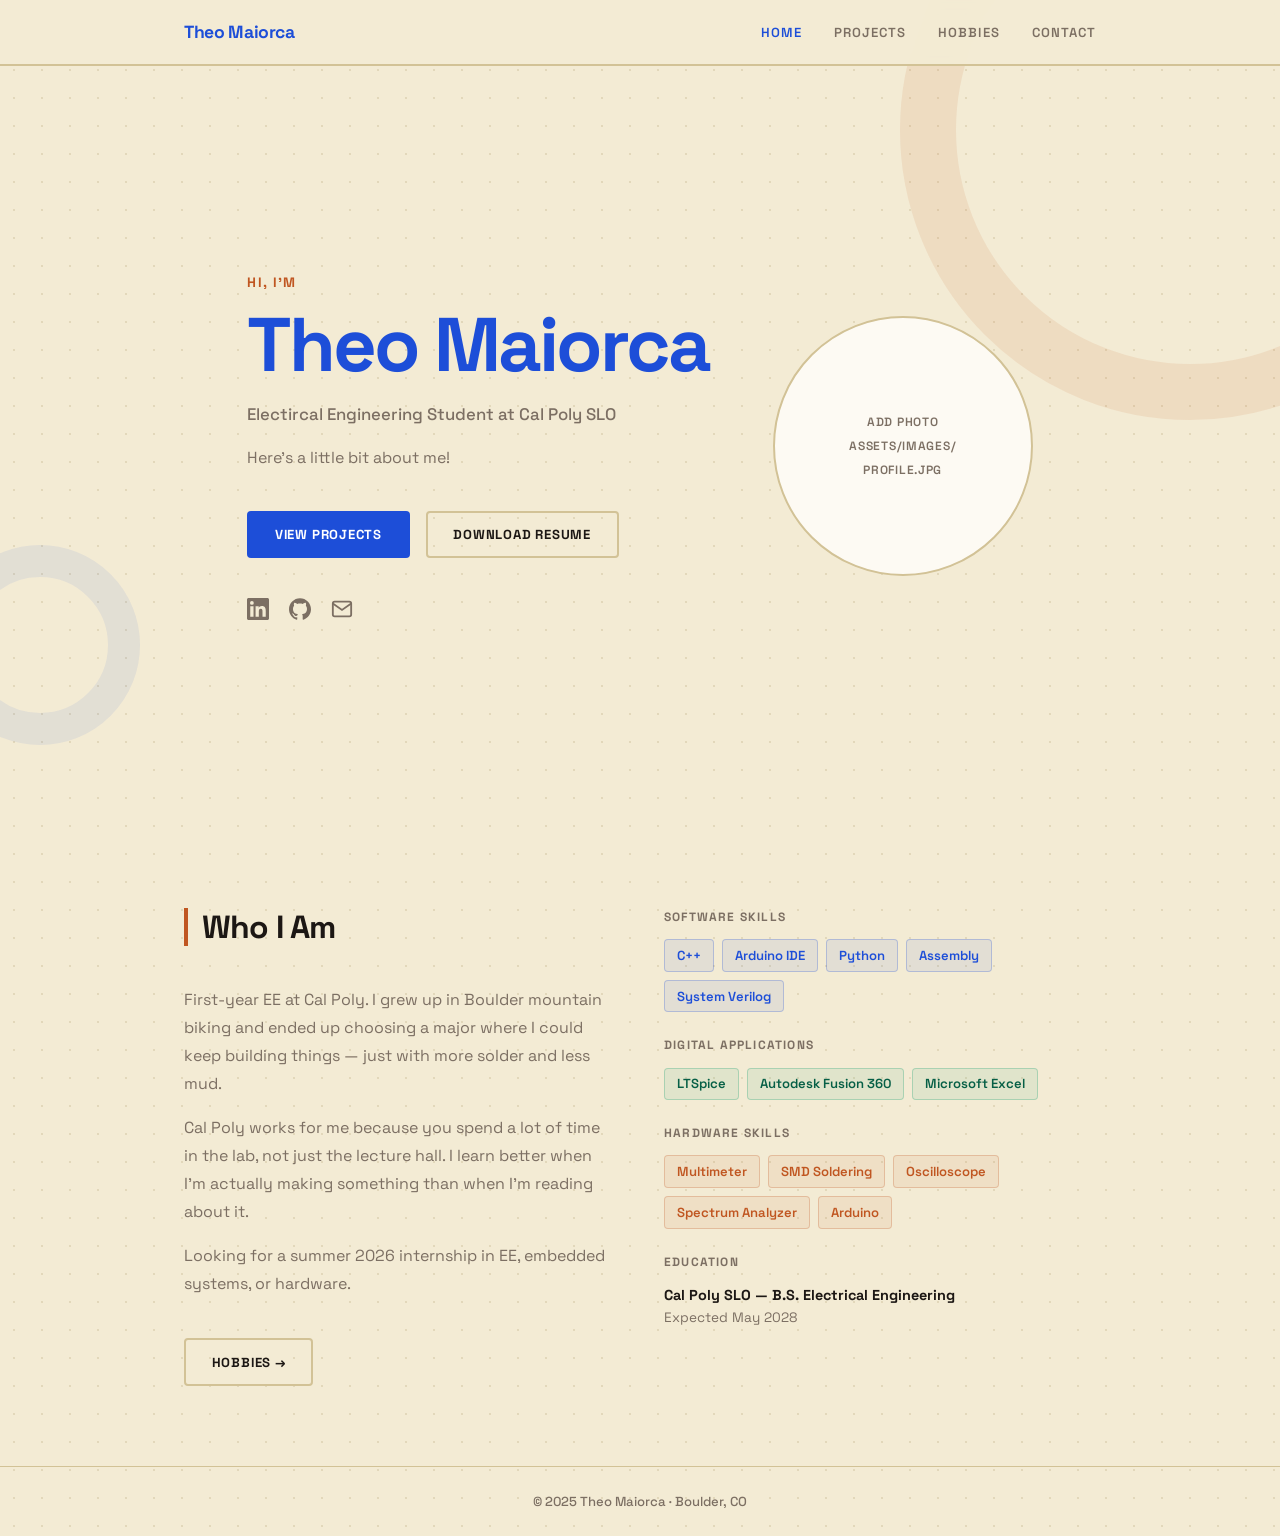
==== commit f0d26866: "site update" ====
--- a/index.html
+++ b/index.html
@@ -34,7 +34,7 @@
           <p class="hero-eyebrow">Hi, I'm</p>
           <h1 class="hero-name">Theo Maiorca</h1>
           <p class="hero-title">Electircal Engineering Student at Cal Poly SLO</p>
-          <p class="hero-bio">Here's a couple of things I've been working on!</p>
+          <p class="hero-bio">Here's a little bit about me!</p>
           <div class="hero-actions">
             <a class="btn btn-primary" href="projects.html">View Projects</a>
             <a class="btn btn-outline" href="assets/resume.pdf" target="_blank" rel="noopener">Download Resume</a>
@@ -68,29 +68,35 @@
           <p>First-year EE at Cal Poly. I grew up in Boulder mountain biking and ended up choosing a major where I could keep building things — just with more solder and less mud.</p>
           <p>Cal Poly works for me because you spend a lot of time in the lab, not just the lecture hall. I learn better when I'm actually making something than when I'm reading about it.</p>
           <p>Looking for a summer 2026 internship in EE, embedded systems, or hardware.</p>
-          <a class="btn btn-outline" href="experience.html" style="margin-top:1.5rem; display:inline-flex;">More About Me →</a>
+          <a class="btn btn-outline" href="experience.html" style="margin-top:1.5rem; display:inline-flex;">Hobbies →</a>
         </div>
         <div class="about-skills">
-          <h3 class="skills-label">Tools &amp; Technologies</h3>
-          <div class="chips">
+          <h3 class="skills-label">Software Skills</h3>
+          <div class="chips chips--software">
             <span class="chip">C++</span>
-            <span class="chip">Arduino</span>
+            <span class="chip">Arduino IDE</span>
+            <span class="chip">Python</span>
+            <span class="chip">Assembly</span>
+            <span class="chip">System Verilog</span>
+          </div>
+          <h3 class="skills-label skills-label--top">Digital Applications</h3>
+          <div class="chips chips--digital">
             <span class="chip">LTSpice</span>
             <span class="chip">Autodesk Fusion 360</span>
-            <span class="chip">PCB Design</span>
+            <span class="chip">Microsoft Excel</span>
+          </div>
+          <h3 class="skills-label skills-label--top">Hardware Skills</h3>
+          <div class="chips chips--hardware">
+            <span class="chip">Multimeter</span>
             <span class="chip">SMD Soldering</span>
             <span class="chip">Oscilloscope</span>
-            <span class="chip">Breadboard Prototyping</span>
+            <span class="chip">Spectrum Analyzer</span>
+            <span class="chip">Arduino</span>
           </div>
           <h3 class="skills-label skills-label--top">Education</h3>
           <div class="edu-inline">
             <p class="edu-inline-school">Cal Poly SLO — B.S. Electrical Engineering</p>
             <p class="edu-inline-detail">Expected May 2028</p>
-          </div>
-          <h3 class="skills-label skills-label--top">Certifications</h3>
-          <div class="chips">
-            <span class="chip chip-cert">Amateur Radio — Technician License</span>
-            <span class="chip chip-cert">Anthropic Claude Code 101</span>
           </div>
         </div>
       </div>
--- a/style.css
+++ b/style.css
@@ -2,16 +2,16 @@
 *, *::before, *::after { box-sizing: border-box; margin: 0; padding: 0; }
 
 :root {
-  --bg: #0E0E12;
-  --surface: #131318;
-  --card: #1A1A22;
-  --text: #D4DCEF;
-  --text-muted: #667094;
-  --accent: #3B82F6;
-  --accent-hover: #2563EB;
-  --punch: #FACC15;
-  --border: #252535;
-  --shadow: rgba(0, 0, 0, 0.5);
+  --bg: #F3EBD4;
+  --surface: #E8DCBE;
+  --card: #FDFAF3;
+  --text: #1C1714;
+  --text-muted: #7C6F63;
+  --accent: #1D4ED8;
+  --accent-hover: #1E40AF;
+  --punch: #C05621;
+  --border: #D2C296;
+  --shadow: rgba(60, 40, 10, 0.1);
   --font: 'Space Grotesk', system-ui, sans-serif;
   --radius: 4px;
   --max-w: 960px;
@@ -21,7 +21,9 @@
 
 body {
   font-family: var(--font);
-  background: var(--bg);
+  background-color: var(--bg);
+  background-image: radial-gradient(circle, rgba(160, 138, 82, 0.2) 1.5px, transparent 1.5px);
+  background-size: 28px 28px;
   color: var(--text);
   line-height: 1.6;
   font-size: 16px;
@@ -31,9 +33,9 @@
 .nav {
   position: fixed;
   top: 0; left: 0; right: 0;
-  background: rgba(14, 14, 18, 0.95);
+  background: rgba(243, 235, 212, 0.95);
   backdrop-filter: blur(10px);
-  border-bottom: 1px solid var(--border);
+  border-bottom: 2px solid var(--border);
   z-index: 100;
 }
 
@@ -50,7 +52,7 @@
 .nav-brand {
   font-weight: 700;
   font-size: 1.1rem;
-  color: #93C5FD;
+  color: var(--accent);
   text-decoration: none;
   letter-spacing: -0.02em;
 }
@@ -101,7 +103,91 @@
 
 /* ─── Sections ─── */
 .section { padding: 5rem 0; }
-.section-alt { background: var(--surface); }
+
+.section-alt {
+  background: var(--surface);
+  position: relative;
+  overflow: hidden;
+}
+
+.section-alt::before {
+  content: '';
+  position: absolute;
+  inset: 0;
+  background-image: repeating-linear-gradient(
+    -45deg,
+    transparent,
+    transparent 14px,
+    rgba(140, 118, 60, 0.07) 14px,
+    rgba(140, 118, 60, 0.07) 15px
+  );
+  pointer-events: none;
+}
+
+.section-alt::after {
+  content: '';
+  position: absolute;
+  left: -90px;
+  bottom: -70px;
+  width: 300px;
+  height: 300px;
+  border-radius: 50%;
+  border: 40px solid rgba(29, 78, 216, 0.08);
+  pointer-events: none;
+}
+
+.section-alt .container { position: relative; z-index: 1; }
+
+/* ─── Decorative ring for non-alt sections ─── */
+.section-ring {
+  position: relative;
+  overflow: hidden;
+}
+
+.section-ring::after {
+  content: '';
+  position: absolute;
+  right: -110px;
+  top: 12%;
+  width: 320px;
+  height: 320px;
+  border-radius: 50%;
+  border: 44px solid rgba(192, 86, 33, 0.08);
+  pointer-events: none;
+}
+
+/* ─── Projects page circles ─── */
+.section-projects {
+  position: relative;
+  overflow: hidden;
+}
+
+.section-projects .container { position: relative; z-index: 1; }
+
+.section-projects::before {
+  content: '';
+  position: absolute;
+  right: -160px;
+  top: -80px;
+  width: 440px;
+  height: 440px;
+  border-radius: 50%;
+  background: rgba(192, 86, 33, 0.07);
+  pointer-events: none;
+}
+
+.section-projects::after {
+  content: '';
+  position: absolute;
+  left: -100px;
+  bottom: 10%;
+  width: 340px;
+  height: 340px;
+  border-radius: 50%;
+  border: 48px solid rgba(29, 78, 216, 0.09);
+  pointer-events: none;
+}
+
 .page-top { padding-top: 7rem; }
 
 .section-title {
@@ -113,7 +199,7 @@
   padding-left: 0.9rem;
   border-left: 4px solid var(--punch);
   line-height: 1.2;
-  color: #93C5FD;
+  color: var(--text);
 }
 
 /* ─── Buttons ─── */
@@ -151,7 +237,35 @@
   min-height: 92vh;
   display: flex;
   align-items: center;
-}
+  position: relative;
+  overflow: hidden;
+}
+
+.hero::before {
+  content: '';
+  position: absolute;
+  right: -200px;
+  top: -160px;
+  width: 580px;
+  height: 580px;
+  border-radius: 50%;
+  border: 56px solid rgba(192, 86, 33, 0.1);
+  pointer-events: none;
+}
+
+.hero::after {
+  content: '';
+  position: absolute;
+  left: -60px;
+  bottom: 10%;
+  width: 200px;
+  height: 200px;
+  border-radius: 50%;
+  border: 32px solid rgba(29, 78, 216, 0.08);
+  pointer-events: none;
+}
+
+.hero .container { position: relative; z-index: 1; }
 
 .hero-inner {
   display: flex;
@@ -203,7 +317,7 @@
   line-height: 1.05;
   margin-bottom: 1rem;
   letter-spacing: -0.04em;
-  color: #BAE6FD;
+  color: var(--accent);
 }
 
 .hero-title {
@@ -263,7 +377,7 @@
 .chips { display: flex; flex-wrap: wrap; gap: 0.5rem; }
 
 .chip {
-  background: var(--card);
+  background: rgba(0, 0, 0, 0.05);
   border: 1px solid var(--border);
   color: var(--text);
   padding: 0.3rem 0.75rem;
@@ -273,8 +387,26 @@
 }
 
 .chip-cert {
-  background: rgba(250, 204, 21, 0.06);
-  border-color: rgba(250, 204, 21, 0.3);
+  background: rgba(192, 86, 33, 0.08);
+  border-color: rgba(192, 86, 33, 0.3);
+  color: var(--punch);
+}
+
+.chips--software .chip {
+  background: rgba(29, 78, 216, 0.08);
+  border-color: rgba(29, 78, 216, 0.25);
+  color: var(--accent);
+}
+
+.chips--digital .chip {
+  background: rgba(5, 150, 105, 0.08);
+  border-color: rgba(5, 150, 105, 0.25);
+  color: #065F46;
+}
+
+.chips--hardware .chip {
+  background: rgba(192, 86, 33, 0.08);
+  border-color: rgba(192, 86, 33, 0.25);
   color: var(--punch);
 }
 
@@ -304,18 +436,18 @@
   color: var(--punch);
 }
 
-.card-title { font-size: 1.1rem; font-weight: 700; line-height: 1.3; color: #93C5FD; }
+.card-title { font-size: 1.1rem; font-weight: 700; line-height: 1.3; color: var(--text); }
 .card-desc { color: var(--text-muted); font-size: 0.9rem; flex: 1; line-height: 1.7; }
 .card-tags { display: flex; flex-wrap: wrap; gap: 0.4rem; }
 
 .tag {
-  background: rgba(59, 130, 246, 0.08);
-  color: #93C5FD;
+  background: rgba(29, 78, 216, 0.08);
+  color: var(--accent);
   font-size: 0.75rem;
   padding: 0.2rem 0.55rem;
   border-radius: 2px;
   font-weight: 600;
-  border: 1px solid rgba(59, 130, 246, 0.2);
+  border: 1px solid rgba(29, 78, 216, 0.2);
 }
 
 .card-link {
@@ -362,7 +494,7 @@
   letter-spacing: 0.06em;
 }
 
-.timeline-role { font-size: 1.05rem; font-weight: 700; color: #93C5FD; }
+.timeline-role { font-size: 1.05rem; font-weight: 700; color: var(--text); }
 .timeline-company { color: var(--text-muted); font-size: 0.9rem; margin-bottom: 0.75rem; }
 
 .timeline-content ul { list-style: none; display: flex; flex-direction: column; gap: 0.35rem; }
@@ -398,7 +530,7 @@
 
 .edu-card:hover { border-color: var(--accent); }
 .edu-icon-wrap { flex-shrink: 0; color: var(--punch); margin-top: 2px; }
-.edu-card h3 { font-size: 1rem; font-weight: 700; margin-bottom: 0.25rem; color: #93C5FD; }
+.edu-card h3 { font-size: 1rem; font-weight: 700; margin-bottom: 0.25rem; color: var(--text); }
 .edu-detail { color: var(--text); font-size: 0.9rem; }
 .edu-sub { color: var(--text-muted); font-size: 0.82rem; margin-top: 0.15rem; }
 
@@ -476,27 +608,31 @@
 .project-list { display: flex; flex-direction: column; gap: 2rem; }
 
 .project-item {
+  display: flex;
   background: var(--card);
   border: 1px solid var(--border);
+  border-left: 4px solid var(--punch);
   border-radius: var(--radius);
   overflow: hidden;
-  transition: border-color 0.2s, box-shadow 0.2s;
-}
-
-.project-item:hover { border-color: var(--accent); box-shadow: 0 8px 24px var(--shadow); }
+  transition: border-color 0.2s, box-shadow 0.2s, transform 0.2s;
+  min-height: 200px;
+}
+
+.project-item:hover { border-color: var(--accent); box-shadow: 0 12px 36px var(--shadow); transform: translateY(-3px); }
 
 .project-image {
-  width: 100%;
-  height: 220px;
+  width: 280px;
+  flex-shrink: 0;
   background: var(--surface);
   display: flex;
   align-items: center;
   justify-content: center;
-  border-bottom: 1px solid var(--border);
+  border-right: 1px solid var(--border);
   overflow: hidden;
 }
 
-.project-image img { width: 100%; height: 100%; object-fit: cover; }
+.project-image img,
+.project-image video { width: 100%; height: 100%; object-fit: cover; }
 
 .photo-placeholder {
   color: var(--text-muted);
@@ -511,7 +647,7 @@
   border-radius: var(--radius);
 }
 
-.project-body { padding: 1.75rem 2rem; }
+.project-body { padding: 1.75rem 2rem; flex: 1; }
 .project-meta { margin-bottom: 0.4rem; }
 
 .project-title {
@@ -520,14 +656,14 @@
   margin-bottom: 1rem;
   line-height: 1.2;
   letter-spacing: -0.02em;
-  color: #93C5FD;
+  color: var(--text);
 }
 
 .project-desc { color: var(--text-muted); margin-bottom: 1.25rem; line-height: 1.75; }
 
 /* ─── Inline education ─── */
 .edu-inline { margin-top: 0.5rem; }
-.edu-inline-school { font-weight: 700; font-size: 0.9rem; }
+.edu-inline-school { font-weight: 700; font-size: 0.9rem; color: var(--text); }
 .edu-inline-detail { color: var(--text-muted); font-size: 0.85rem; }
 
 /* ─── About Me page ─── */
@@ -541,7 +677,7 @@
   font-size: 1.1rem;
   font-weight: 700;
   margin-bottom: 0.5rem;
-  color: #93C5FD;
+  color: var(--accent);
 }
 
 .interest-block p { color: var(--text-muted); line-height: 1.8; }
@@ -559,7 +695,7 @@
   flex-wrap: wrap;
   gap: 0.5rem;
   align-items: baseline;
-  color: #93C5FD;
+  color: var(--text);
 }
 
 .casual-date {
@@ -571,6 +707,57 @@
 }
 
 .casual-item p { color: var(--text-muted); line-height: 1.75; }
+
+/* ─── About item list ─── */
+.about-item-list { display: flex; flex-direction: column; gap: 1.5rem; }
+
+.about-item {
+  display: flex;
+  gap: 2rem;
+  align-items: flex-start;
+  background: var(--card);
+  border: 1px solid var(--border);
+  border-radius: var(--radius);
+  padding: 1.25rem;
+  transition: transform 0.2s, box-shadow 0.2s, border-color 0.2s;
+}
+
+.about-item:hover {
+  transform: translateY(-3px);
+  box-shadow: 0 12px 36px var(--shadow);
+  border-color: var(--accent);
+}
+
+.about-item-image {
+  flex-shrink: 0;
+  width: 200px;
+  height: 150px;
+  border-radius: var(--radius);
+  overflow: hidden;
+  background: var(--surface);
+  border: 1px solid var(--border);
+  display: flex;
+  align-items: center;
+  justify-content: center;
+}
+
+.about-item-image img,
+.about-item-image video { width: 100%; height: 100%; object-fit: cover; }
+
+.about-item-body { flex: 1; }
+
+.about-item-title {
+  font-size: 1.1rem;
+  font-weight: 700;
+  margin-bottom: 0.5rem;
+  color: var(--accent);
+  display: flex;
+  flex-wrap: wrap;
+  gap: 0.5rem;
+  align-items: baseline;
+}
+
+.about-item-body p { color: var(--text-muted); line-height: 1.8; }
 
 /* ─── Mobile ─── */
 @media (max-width: 700px) {
@@ -598,4 +785,10 @@
 
   .contact-grid { grid-template-columns: 1fr; }
   .contact-links { flex-direction: row; flex-wrap: wrap; }
-}
+
+  .about-item { flex-direction: column; }
+  .about-item-image { width: 100%; height: 180px; }
+
+  .project-item { flex-direction: column; }
+  .project-image { width: 100%; height: 200px; border-right: none; border-bottom: 1px solid var(--border); }
+}
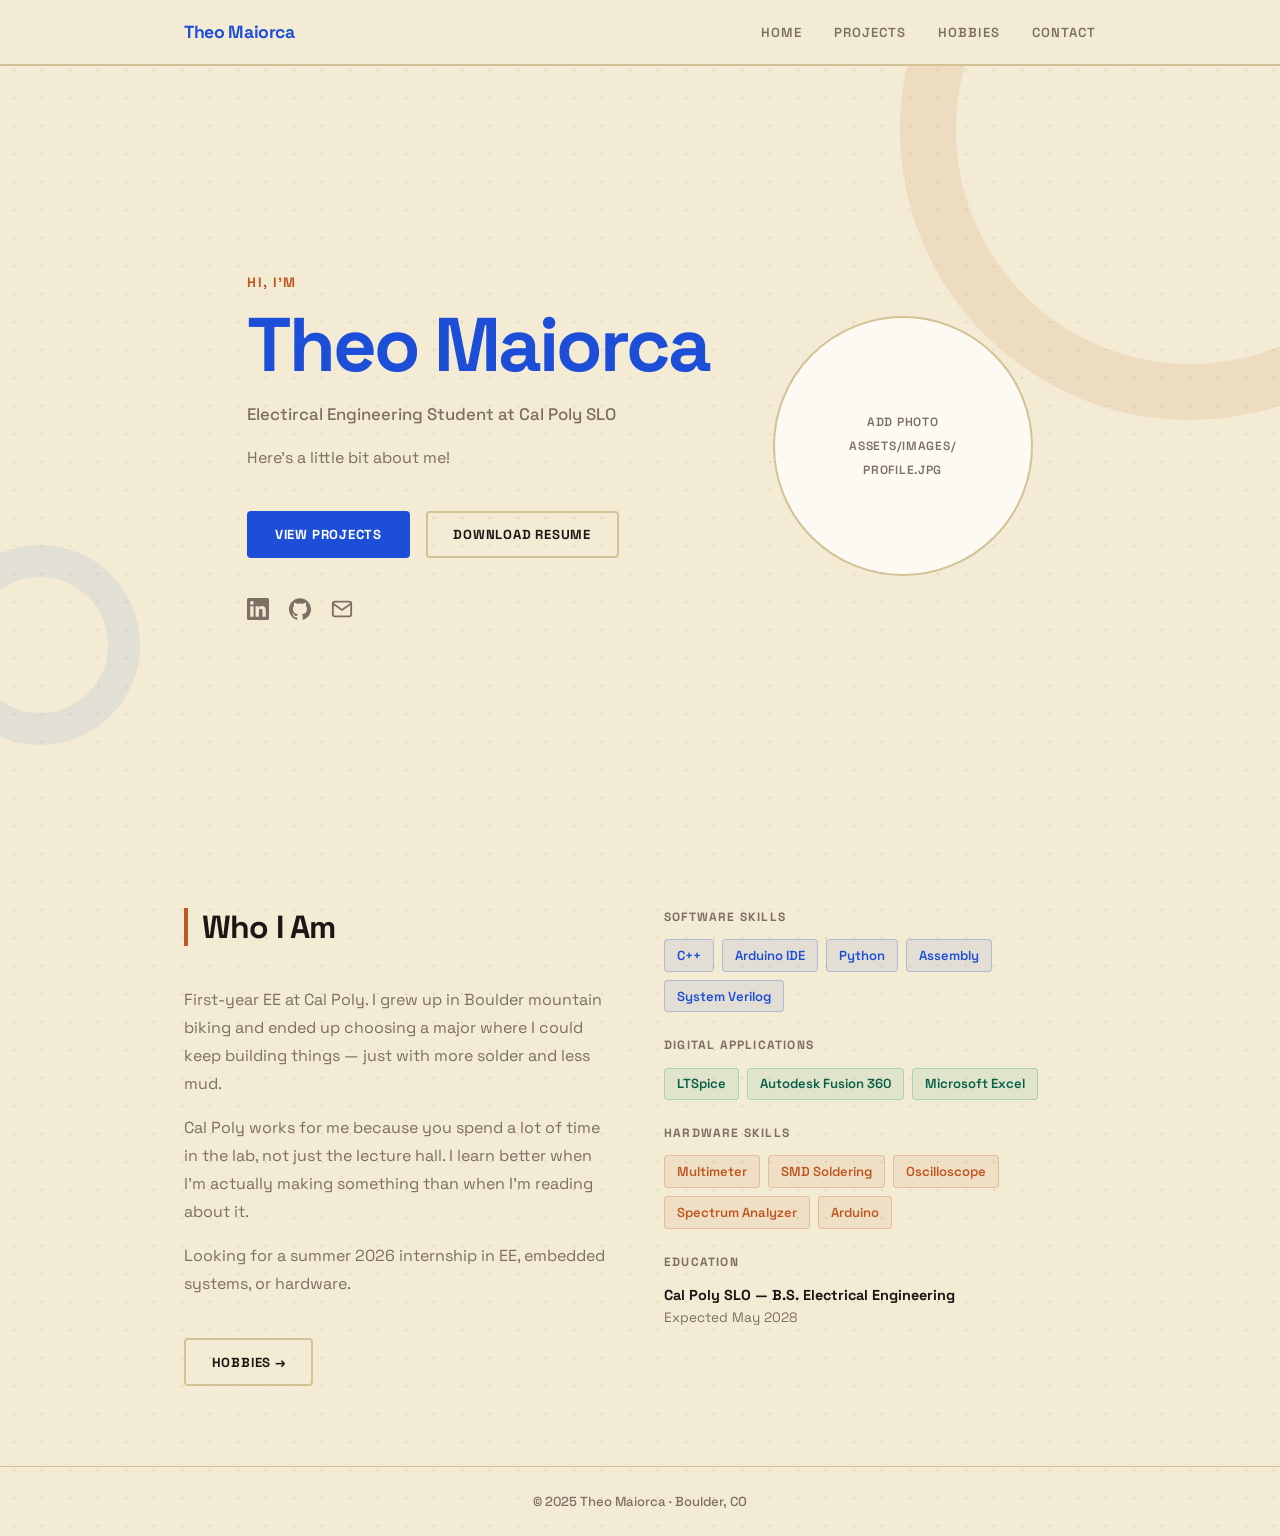
==== commit f39b2719: "clean URLs: /projects, /hobbies, /contact" ====
--- a/index.html
+++ b/index.html
@@ -14,15 +14,15 @@
 
   <nav class="nav" id="nav">
     <div class="nav-inner">
-      <a class="nav-brand" href="index.html">Theo Maiorca</a>
+      <a class="nav-brand" href="/">Theo Maiorca</a>
       <button class="nav-toggle" id="navToggle" aria-label="Toggle navigation">
         <span></span><span></span><span></span>
       </button>
       <ul class="nav-links" id="navLinks">
-        <li><a href="index.html">Home</a></li>
-        <li><a href="projects.html">Projects</a></li>
-        <li><a href="experience.html">Hobbies</a></li>
-        <li><a href="contact.html">Contact</a></li>
+        <li><a href="/">Home</a></li>
+        <li><a href="/projects/">Projects</a></li>
+        <li><a href="/hobbies/">Hobbies</a></li>
+        <li><a href="/contact/">Contact</a></li>
       </ul>
     </div>
   </nav>
@@ -36,8 +36,8 @@
           <p class="hero-title">Electircal Engineering Student at Cal Poly SLO</p>
           <p class="hero-bio">Here's a little bit about me!</p>
           <div class="hero-actions">
-            <a class="btn btn-primary" href="projects.html">View Projects</a>
-            <a class="btn btn-outline" href="assets/resume.pdf" target="_blank" rel="noopener">Download Resume</a>
+            <a class="btn btn-primary" href="/projects/">View Projects</a>
+            <a class="btn btn-outline" href="/assets/resume.pdf" target="_blank" rel="noopener">Download Resume</a>
           </div>
           <div class="hero-social">
             <a href="https://www.linkedin.com/in/theomaiorca" target="_blank" rel="noopener" aria-label="LinkedIn">
@@ -68,7 +68,7 @@
           <p>First-year EE at Cal Poly. I grew up in Boulder mountain biking and ended up choosing a major where I could keep building things — just with more solder and less mud.</p>
           <p>Cal Poly works for me because you spend a lot of time in the lab, not just the lecture hall. I learn better when I'm actually making something than when I'm reading about it.</p>
           <p>Looking for a summer 2026 internship in EE, embedded systems, or hardware.</p>
-          <a class="btn btn-outline" href="experience.html" style="margin-top:1.5rem; display:inline-flex;">Hobbies →</a>
+          <a class="btn btn-outline" href="/hobbies/" style="margin-top:1.5rem; display:inline-flex;">Hobbies →</a>
         </div>
         <div class="about-skills">
           <h3 class="skills-label">Software Skills</h3>
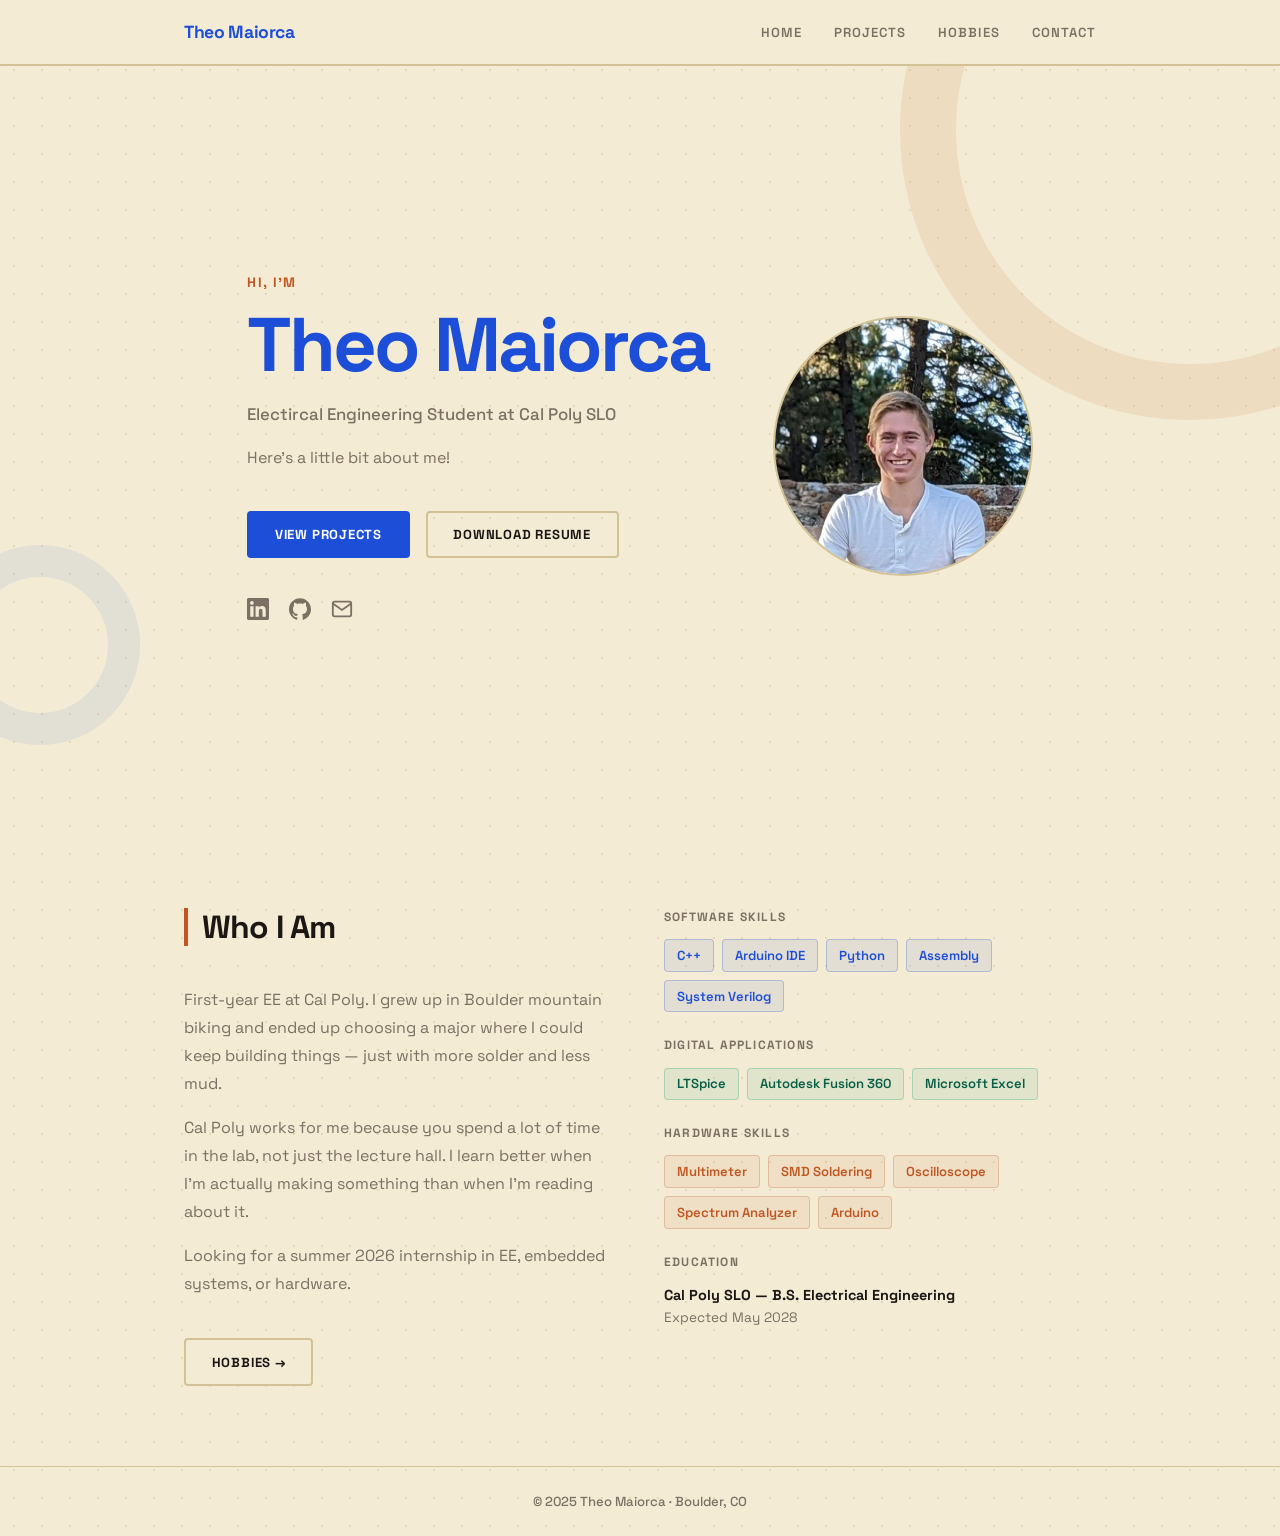
==== commit a2da3ae5: "add profile and hobby photos" ====
--- a/index.html
+++ b/index.html
@@ -52,9 +52,7 @@
           </div>
         </div>
         <div class="hero-photo">
-          <!-- Add your photo: save as assets/images/profile.jpg then replace below -->
-          <!-- <img src="assets/images/profile.jpg" alt="Theo Maiorca"> -->
-          <div class="hero-photo-placeholder">Add photo<br>assets/images/<br>profile.jpg</div>
+          <img src="assets/images/TheoHeadshotPhoto.JPEG" alt="Theo Maiorca">
         </div>
       </div>
     </div>
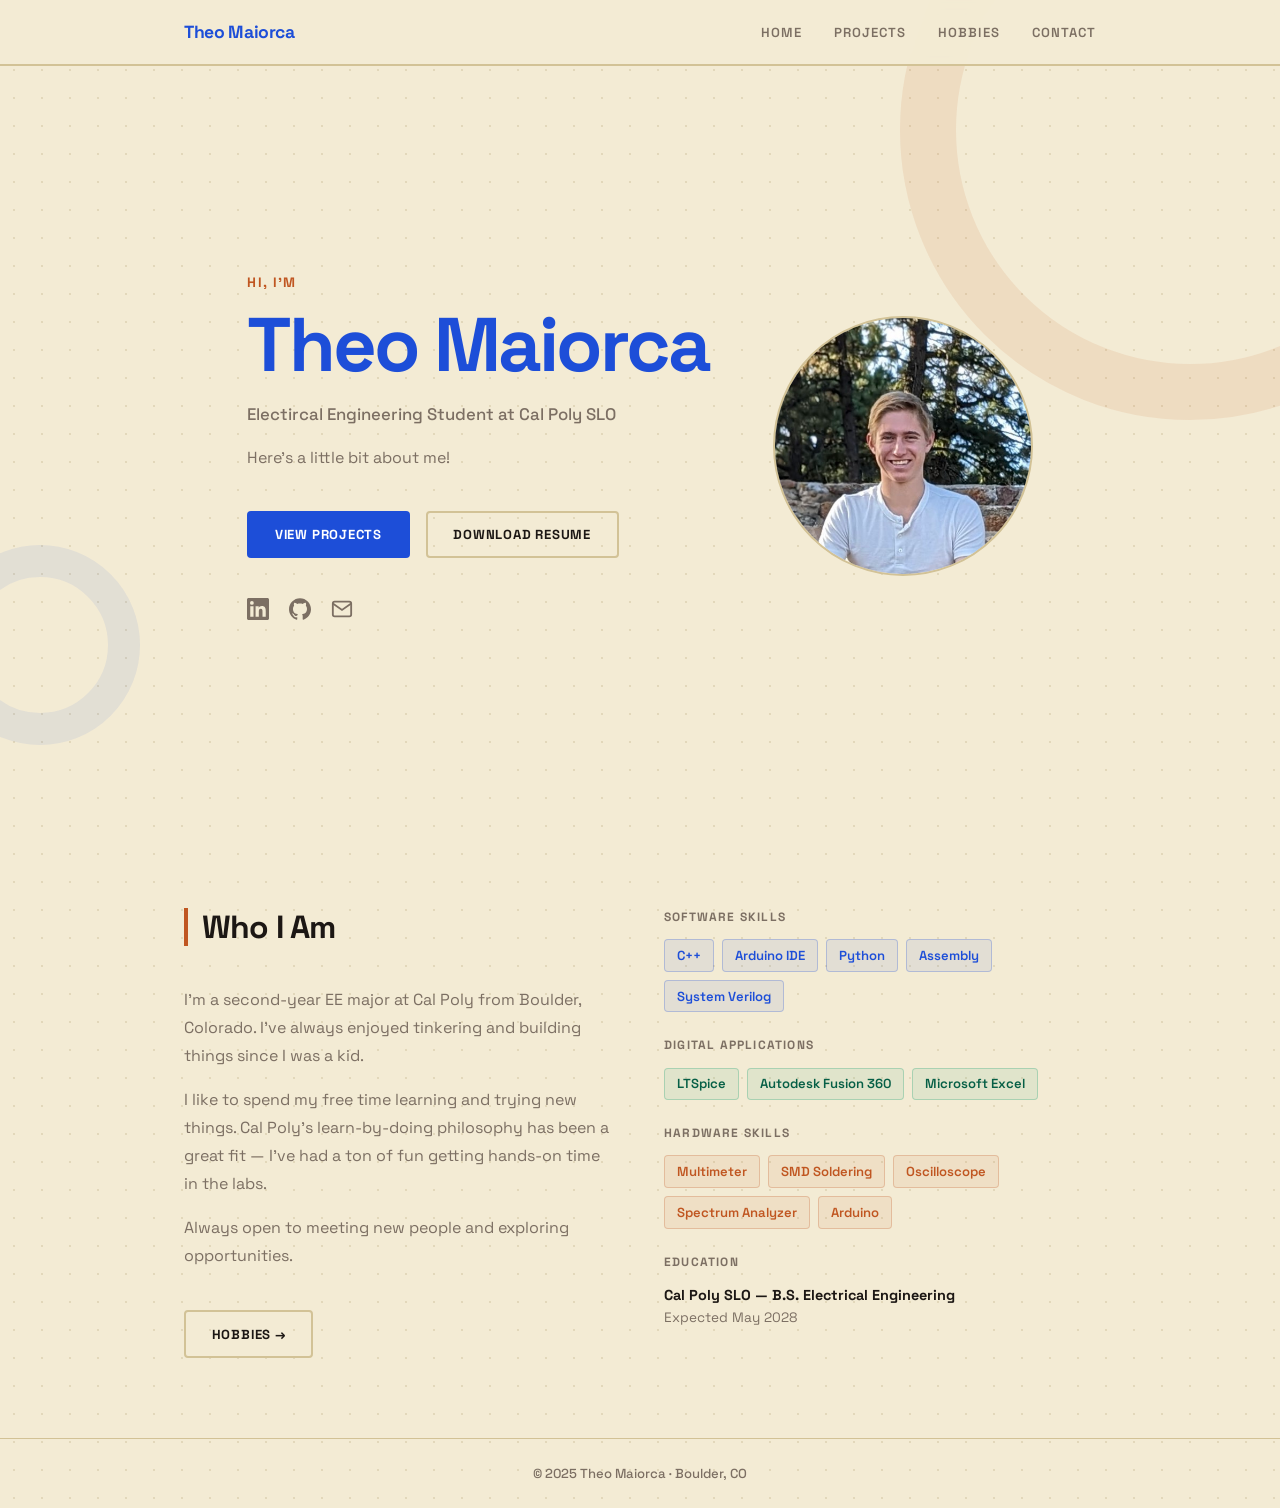
==== commit 8bc9c9b2: "update Who I Am bio" ====
--- a/index.html
+++ b/index.html
@@ -63,9 +63,9 @@
       <div class="about-grid">
         <div class="about-text">
           <h2 class="section-title">Who I Am</h2>
-          <p>First-year EE at Cal Poly. I grew up in Boulder mountain biking and ended up choosing a major where I could keep building things — just with more solder and less mud.</p>
-          <p>Cal Poly works for me because you spend a lot of time in the lab, not just the lecture hall. I learn better when I'm actually making something than when I'm reading about it.</p>
-          <p>Looking for a summer 2026 internship in EE, embedded systems, or hardware.</p>
+          <p>I'm a second-year EE major at Cal Poly from Boulder, Colorado. I've always enjoyed tinkering and building things since I was a kid.</p>
+          <p>I like to spend my free time learning and trying new things. Cal Poly's learn-by-doing philosophy has been a great fit — I've had a ton of fun getting hands-on time in the labs.</p>
+          <p>Always open to meeting new people and exploring opportunities.</p>
           <a class="btn btn-outline" href="/hobbies/" style="margin-top:1.5rem; display:inline-flex;">Hobbies →</a>
         </div>
         <div class="about-skills">
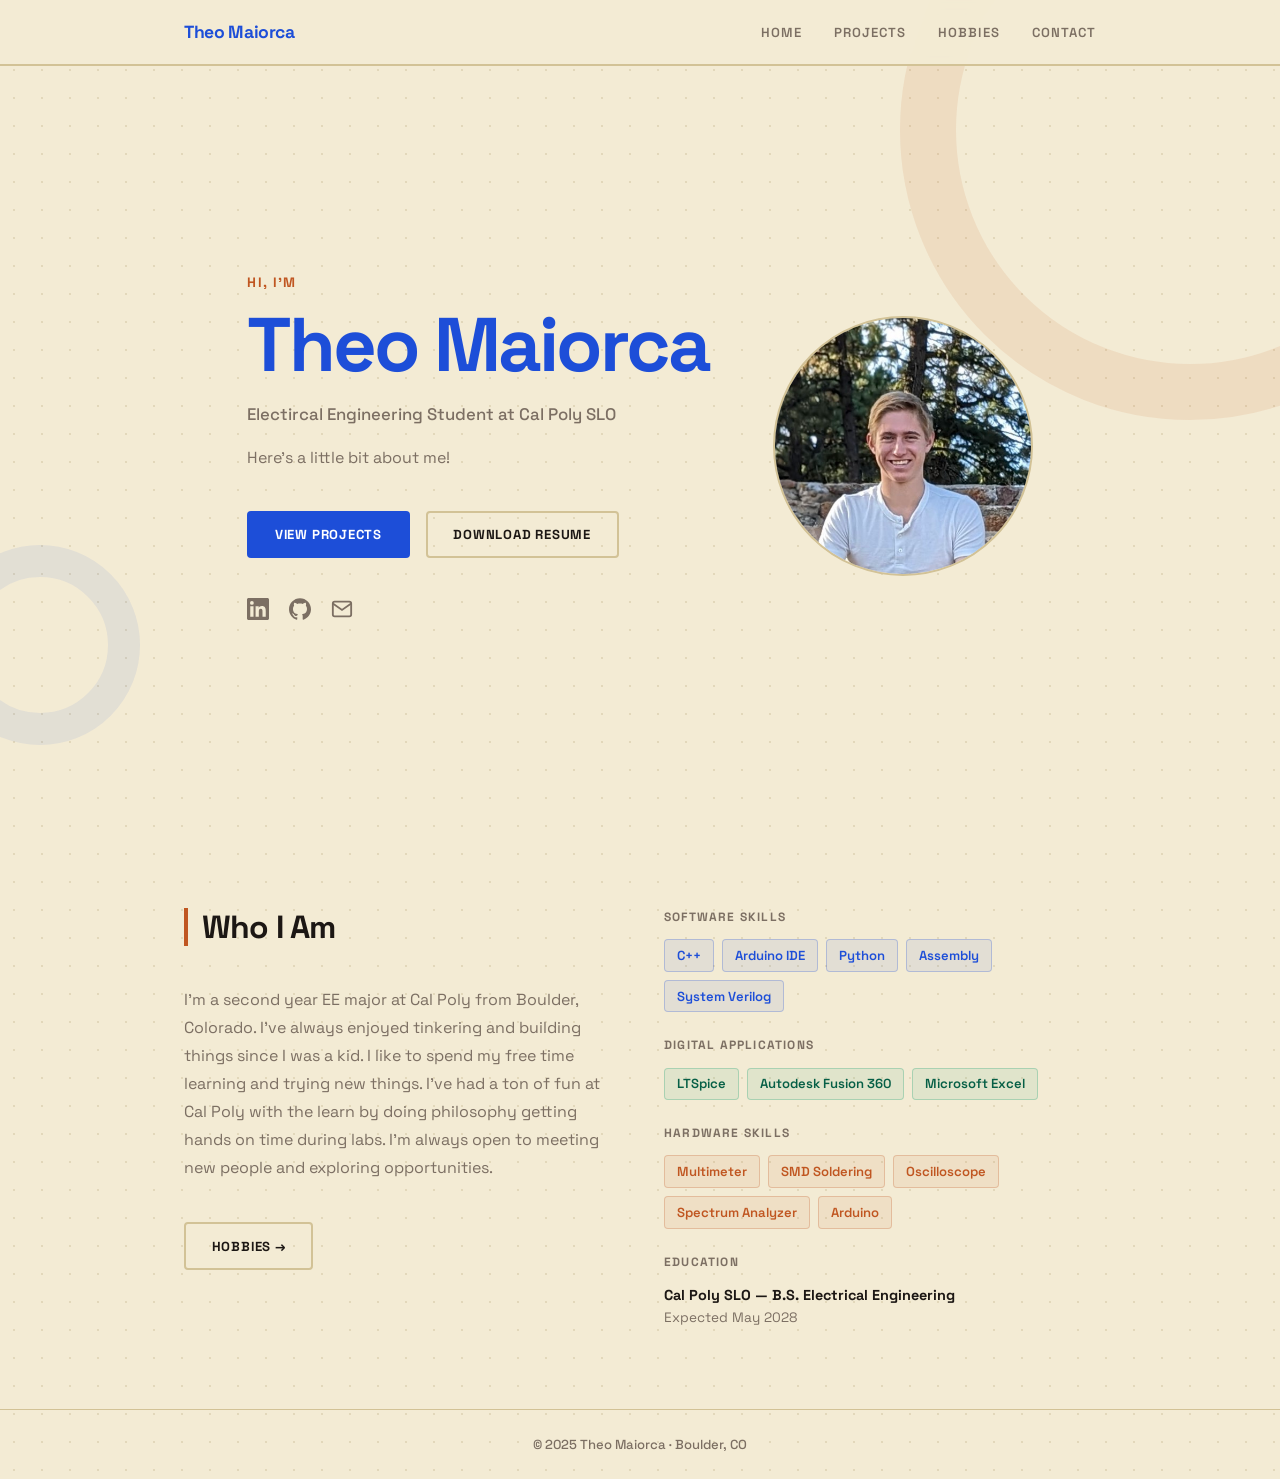
==== commit e5bfee09: "update Who I Am text" ====
--- a/index.html
+++ b/index.html
@@ -63,9 +63,7 @@
       <div class="about-grid">
         <div class="about-text">
           <h2 class="section-title">Who I Am</h2>
-          <p>I'm a second-year EE major at Cal Poly from Boulder, Colorado. I've always enjoyed tinkering and building things since I was a kid.</p>
-          <p>I like to spend my free time learning and trying new things. Cal Poly's learn-by-doing philosophy has been a great fit — I've had a ton of fun getting hands-on time in the labs.</p>
-          <p>Always open to meeting new people and exploring opportunities.</p>
+          <p>I'm a second year EE major at Cal Poly from Boulder, Colorado. I've always enjoyed tinkering and building things since I was a kid. I like to spend my free time learning and trying new things. I've had a ton of fun at Cal Poly with the learn by doing philosophy getting hands on time during labs. I'm always open to meeting new people and exploring opportunities.</p>
           <a class="btn btn-outline" href="/hobbies/" style="margin-top:1.5rem; display:inline-flex;">Hobbies →</a>
         </div>
         <div class="about-skills">
